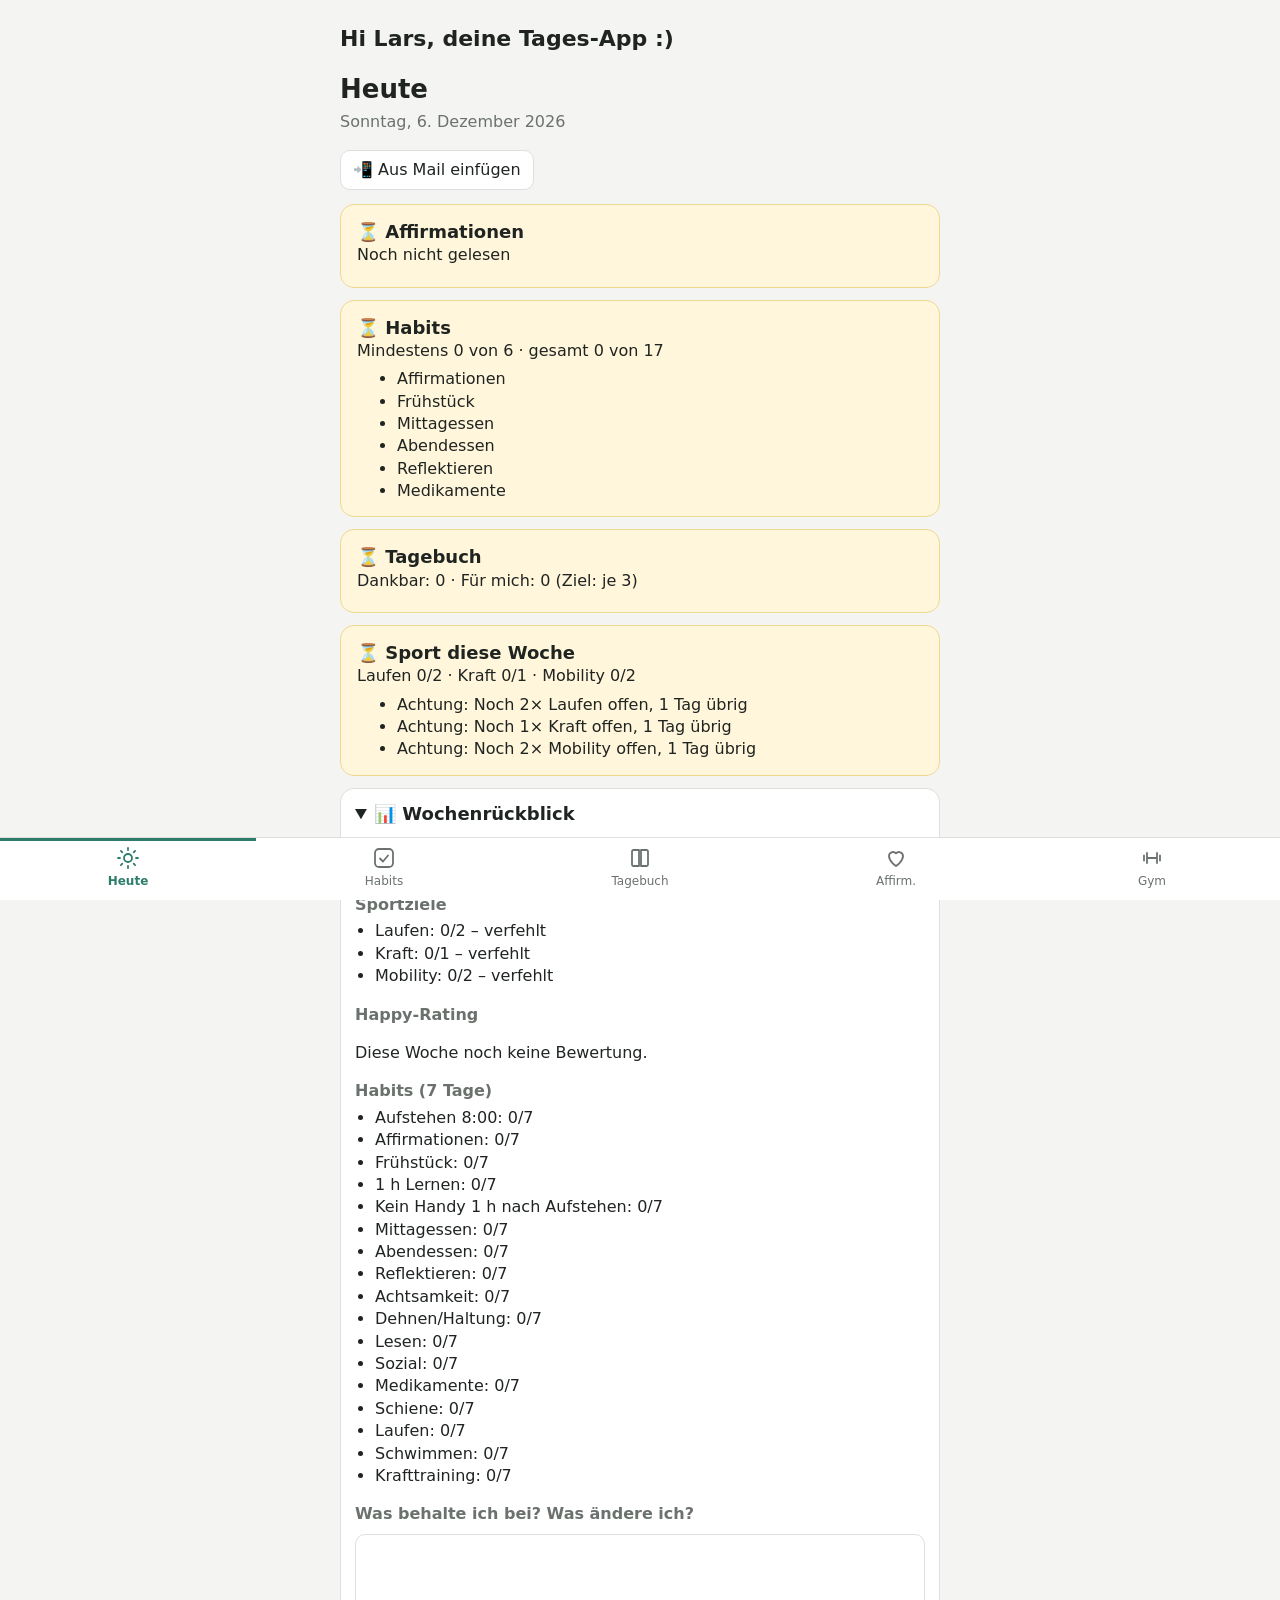
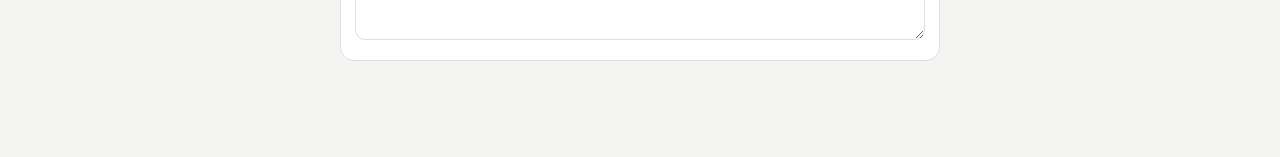
==== index.html @ 054a1fbe "Tagebuch mit +-Feldern, Habits grün bei Mindestanforderungen, neue Überschrift - Tagebuch: pro Liste" ====
<!DOCTYPE html>
<html lang="de">
<head>
  <!-- Zeichensatz: damit Umlaute (ä, ö, ü) richtig angezeigt werden -->
  <meta charset="UTF-8">
  <!-- Damit die Seite auf dem Handy nicht winzig verkleinert dargestellt wird -->
  <meta name="viewport" content="width=device-width, initial-scale=1">
  <title>Tages-App</title>
  <!-- Verbindet die Seite mit der Datei für das Aussehen -->
  <link rel="stylesheet" href="style.css">

  <!-- Der „Ausweis“ der App: Name, Symbol, Farben (für „Zum Startbildschirm“) -->
  <link rel="manifest" href="manifest.json">
  <!-- Symbol für iPhone/iPad und für den Browser-Tab -->
  <link rel="apple-touch-icon" href="apple-touch-icon.png">
  <link rel="icon" href="icon-192.png">
  <!-- Farbe der Statusleiste oben auf dem Handy -->
  <meta name="theme-color" content="#2e7d6b">
</head>
<body>
  <h1>Hi Lars, deine Tages-App :)</h1>

  <section id="heute">
    <h2>Heute</h2>
    <p id="heute-datum"></p>

    <!-- App-Code aus der Morgen-/Abend-Mail übernehmen (bleibt nur auf diesem Gerät) -->
    <button id="mailcode-knopf" class="nebenknopf">📲 Aus Mail einfügen</button>
    <p id="mailcode-meldung" class="hinweis"></p>
    <div id="mailcode-feld" class="versteckt">
      <p class="hinweis">Kopiere den App-Code aus der Mail (beginnt mit TAGESAPP1.) und füge ihn hier ein:</p>
      <textarea id="mailcode-text" rows="3"></textarea>
      <button id="mailcode-uebernehmen">Übernehmen</button>
    </div>
    <!-- Die Kästen füllt app.js automatisch -->
    <div id="heute-kaesten"></div>

    <!-- Wochenrückblick: aufklappbar, sonntags automatisch offen -->
    <details id="wochenrueckblick">
      <summary>📊 Wochenrückblick</summary>
      <div class="tagesleiste">
        <button id="woche-zurueck" title="Vorherige Woche">‹</button>
        <span id="woche-anzeige"></span>
        <button id="woche-vor" title="Nächste Woche">›</button>
      </div>
      <div id="wochenrueckblick-inhalt"></div>
    </details>
  </section>

  <section id="habits">
    <h2>Habits</h2>
    <!-- Datumsleiste zum Blättern (füllt app.js) – gleiche Leiste gibt es im Tagebuch -->
    <div class="tagesleiste">
      <button class="tag-zurueck" title="Vorheriger Tag">‹</button>
      <span class="tag-anzeige"></span>
      <button class="tag-vor" title="Nächster Tag">›</button>
    </div>
    <p class="frueherer-tag versteckt">
      Du bearbeitest einen früheren Tag. <button class="zu-heute">Zurück zu heute</button>
    </p>
    <p class="hinweis">Tippen: leer → ✓ erledigt → ½ teilweise → leer</p>
    <!-- Die Habits füllt app.js hier automatisch hinein -->
    <ul id="habit-liste"></ul>

    <!-- Tägliches Glücks-Rating -->
    <div id="happy">
      <label for="happy-regler">Wie happy war ich?</label>
      <output id="happy-wert">–</output>
      <input id="happy-regler" type="range" min="1" max="10" step="0.5" value="7">
    </div>

    <!-- Bearbeiten: Habits hinzufügen, umbenennen, entfernen -->
    <button id="habits-bearbeiten-knopf" class="nebenknopf">Habits bearbeiten</button>
    <form id="habit-neu" class="versteckt">
      <input id="habit-neu-name" placeholder="Neues Habit, z. B. Wasser trinken" required>
      <button type="submit">Hinzufügen</button>
    </form>

    <!-- Alten Verlauf aus der Notizen-App übernehmen (passiert nur auf diesem Gerät) -->
    <details id="import">
      <summary>Verlauf importieren</summary>
      <p class="hinweis">
        Kopiere die ganze Tabelle aus deiner Notizen-App (mit der Datumszeile oben)
        und füge sie hier ein. Die Daten bleiben nur auf diesem Gerät.
      </p>
      <textarea id="import-text" rows="6" placeholder="Tabelle hier einfügen …"></textarea>
      <button id="import-pruefen" class="nebenknopf">Prüfen</button>
      <p id="import-vorschau"></p>
      <button id="import-uebernehmen" class="versteckt">Übernehmen</button>
    </details>
  </section>

  <section id="tagebuch">
    <h2>Tagebuch</h2>
    <div class="tagesleiste">
      <button class="tag-zurueck" title="Vorheriger Tag">‹</button>
      <span class="tag-anzeige"></span>
      <button class="tag-vor" title="Nächster Tag">›</button>
    </div>
    <p class="frueherer-tag versteckt">
      Du bearbeitest einen früheren Tag. <button class="zu-heute">Zurück zu heute</button>
    </p>
    <!--
      Pro Liste ein Behälter für die Felder (füllt app.js) und ein „+“-Knopf darunter.
      data-art sagt, zu welcher Liste der Knopf gehört (dankbar oder fuerMich).
    -->
    <h3>Wofür ich dankbar bin</h3>
    <div id="tagebuch-dankbar"></div>
    <button class="tagebuch-plus" data-art="dankbar" title="Weiteres Feld">+</button>

    <h3>Was ich für mich getan habe</h3>
    <div id="tagebuch-fuerMich"></div>
    <button class="tagebuch-plus" data-art="fuerMich" title="Weiteres Feld">+</button>

    <h3>Frühere Tage</h3>
    <!-- Das Archiv füllt app.js hier automatisch hinein -->
    <div id="tagebuch-archiv"></div>
  </section>

  <section id="affirmationen">
    <h2>Affirmationen</h2>
    <!-- Die Sätze füllt app.js hier automatisch hinein -->
    <div id="affirmationen-text"></div>
    <button id="affirmationen-gelesen">Heute gelesen ✓</button>

    <!-- Text bearbeiten: wird nur auf diesem Gerät gespeichert -->
    <details id="affirmationen-bearbeiten">
      <summary>Affirmationen bearbeiten</summary>
      <p class="hinweis">
        Ein Satz pro Zeile. Zeilen mit <b>#</b> am Anfang werden Zwischenüberschriften,
        Zeilen mit <b>!</b> am Anfang werden hervorgehoben.
      </p>
      <textarea id="affirmationen-eingabe" rows="12"></textarea>
      <button id="affirmationen-speichern">Speichern</button>
    </details>
  </section>

  <!-- Untere Leiste zum Umschalten. data-bereich sagt, welche section der Knopf zeigt. -->
  <section id="gym">
    <h2>Gym</h2>
    <div class="tagesleiste">
      <button class="tag-zurueck" title="Vorheriger Tag">‹</button>
      <span class="tag-anzeige"></span>
      <button class="tag-vor" title="Nächster Tag">›</button>
    </div>
    <p class="frueherer-tag versteckt">
      Du bearbeitest einen früheren Tag. <button class="zu-heute">Zurück zu heute</button>
    </p>

    <!-- Welche Einheit? Wird nach Wochentag vorgeschlagen (Mo Leg, Mi Push, Fr Pull) -->
    <div id="gym-einheiten">
      <button data-einheit="leg">Leg</button>
      <button data-einheit="push">Push</button>
      <button data-einheit="pull">Pull</button>
    </div>
    <p id="gym-hinweis" class="hinweis"></p>

    <!-- Die Übungen füllt app.js automatisch -->
    <div id="gym-uebungen"></div>

    <!-- Fortschritt: eine Gesamtkurve und Balken pro Übung -->
    <details id="gym-fortschritt" open>
      <summary>📈 Fortschritt</summary>
      <div id="gym-fortschritt-inhalt"></div>
    </details>
  </section>

  <!-- Die Symbole sind kleine selbst gezeichnete SVG-Bilder (Linien statt Fotos),
       sie färben sich automatisch mit der Textfarbe (currentColor). -->
  <nav>
    <button data-bereich="heute">
      <svg viewBox="0 0 24 24" aria-hidden="true"><circle cx="12" cy="12" r="4"/><path d="M12 2v2M12 20v2M2 12h2M20 12h2M4.9 4.9l1.4 1.4M17.7 17.7l1.4 1.4M4.9 19.1l1.4-1.4M17.7 6.3l1.4-1.4"/></svg>
      Heute
    </button>
    <button data-bereich="habits">
      <svg viewBox="0 0 24 24" aria-hidden="true"><rect x="3" y="3" width="18" height="18" rx="4"/><path d="M8 12.5l3 3 5-6"/></svg>
      Habits
    </button>
    <button data-bereich="tagebuch">
      <svg viewBox="0 0 24 24" aria-hidden="true"><path d="M4 5.5C4 4.7 4.7 4 5.5 4H11v16H5.5c-.8 0-1.5-.7-1.5-1.5zM20 5.5c0-.8-.7-1.5-1.5-1.5H13v16h5.5c.8 0 1.5-.7 1.5-1.5z"/></svg>
      Tagebuch
    </button>
    <button data-bereich="affirmationen">
      <svg viewBox="0 0 24 24" aria-hidden="true"><path d="M12 20s-7-4.4-7-10a4 4 0 0 1 7-2.6A4 4 0 0 1 19 10c0 5.6-7 10-7 10z"/></svg>
      Affirm.
    </button>
    <button data-bereich="gym">
      <svg viewBox="0 0 24 24" aria-hidden="true"><path d="M7 7v10M17 7v10M4 9.5v5M20 9.5v5M7 12h10"/></svg>
      Gym
    </button>
  </nav>

  <!-- Das JavaScript kommt ganz ans Ende, damit die Bereiche schon geladen sind -->
  <script src="app.js"></script>
</body>
</html>
---- style.css ----
/* ===== Farbpalette =====
   Alle Farben stehen hier an EINER Stelle (sogenannte CSS-Variablen).
   Weiter unten wird nur noch mit var(--name) auf sie verwiesen.
   Probier's aus: Ändere --akzent, und die ganze App bekommt eine neue Farbe. */
:root {
  --akzent: #2e7d6b;          /* Hauptfarbe: Knöpfe, aktiver Tab, Haken */
  --hintergrund: #f4f5f2;     /* Seitenhintergrund */
  --karte: #ffffff;           /* Hintergrund von Kästen und Feldern */
  --text: #1f2421;
  --text-leise: #6b726d;      /* Nebeninfos wie Datum */
  --rand: #dde0dc;
  --offen: #fff6dc;           /* Startseite: noch offen */
  --offen-rand: #efd98f;
  --fertig: #e3f3e8;          /* Startseite: erledigt */
  --fertig-rand: #9fd1ae;
  --warnung: #c62828;         /* überfällige ToDos */
  color-scheme: light dark;   /* Datumsauswahl & Häkchen passen sich hell/dunkel an */
}

/* Dunkelmodus: Wenn das Handy dunkel eingestellt ist, gelten diese Farben */
@media (prefers-color-scheme: dark) {
  :root {
    --akzent: #6fcfb4;
    --hintergrund: #141716;
    --karte: #1f2321;
    --text: #e8ebe9;
    --text-leise: #9aa29d;
    --rand: #343a37;
    --offen: #3a3320;
    --offen-rand: #6b5b2a;
    --fertig: #1d3326;
    --fertig-rand: #2f5d40;
    --warnung: #ff8a80;
  }
}


/* ===== Grundlayout ===== */
body {
  font-family: system-ui, sans-serif;
  background: var(--hintergrund);
  color: var(--text);
  margin: 0 auto;
  max-width: 600px;              /* auf großen Bildschirmen nicht zu breit */
  padding: 16px 16px 96px;       /* unten Platz lassen für die Leiste */
  line-height: 1.4;
}

h1 {
  font-size: 22px;
  margin: 8px 0 16px;
}

h2 {
  font-size: 26px;
  margin: 0 0 12px;
}

h3 {
  font-size: 16px;
  color: var(--text-leise);
  margin: 24px 0 8px;
}

/* Alle Eingabefelder und Knöpfe: gleiche Grundform */
input,
button {
  font: inherit;
  color: var(--text);
  background: var(--karte);
  border: 1px solid var(--rand);
  border-radius: 10px;
}

input {
  padding: 10px 12px;
}

button {
  padding: 8px 12px;
  cursor: pointer;
}

/* Knöpfe „Hinzufügen“: in der Akzentfarbe */
button[type="submit"] {
  background: var(--akzent);
  border-color: var(--akzent);
  color: var(--karte);
  font-weight: 600;
}



/* ===== Untere Leiste ===== */
nav {
  position: fixed;
  bottom: 0;
  left: 0;
  right: 0;
  display: flex;
  background: var(--karte);
  border-top: 1px solid var(--rand);
}

nav button {
  flex: 1;                       /* alle fünf Knöpfe gleich breit */
  display: flex;
  flex-direction: column;        /* Symbol oben, Wort darunter */
  align-items: center;
  gap: 3px;
  padding: 8px 2px 10px;
  font-size: 12px;
  border: none;
  border-radius: 0;
  background: none;
  color: var(--text-leise);
}

/* Die Symbole: nur Linien, Farbe = Textfarbe des Knopfs */
nav svg {
  width: 24px;
  height: 24px;
  fill: none;
  stroke: currentColor;
  stroke-width: 1.8;
  stroke-linecap: round;
  stroke-linejoin: round;
}

/* Der Knopf des gerade offenen Bereichs */
nav button.aktiv {
  color: var(--akzent);
  font-weight: bold;
  box-shadow: inset 0 3px 0 var(--akzent); /* farbiger Strich oben */
}


/* Kleine Erklärtexte */
.hinweis {
  color: var(--text-leise);
  font-size: 14px;
}

/* Fehlermeldung beim App-Code: gut sichtbar */
.hinweis.fehler {
  color: var(--warnung);
  background: var(--karte);
  border: 1px solid var(--warnung);
  border-radius: 10px;
  padding: 10px 12px;
}

/* Unauffällige Knöpfe wie „Habits bearbeiten“ oder „Prüfen“ */
.nebenknopf {
  display: block;
  margin: 8px 0 12px;
}

/* Große Textfelder (Import, Affirmationen bearbeiten) */
textarea {
  display: block;
  width: 100%;
  box-sizing: border-box;
  font: inherit;
  font-size: 15px;
  color: var(--text);
  background: var(--karte);
  border: 1px solid var(--rand);
  border-radius: 10px;
  padding: 10px 12px;
  margin: 8px 0;
}

/* Aufklapp-Kästen (Import, Affirmationen bearbeiten) */
#import,
#affirmationen-bearbeiten {
  margin-top: 16px;
  padding: 12px 14px;
  background: var(--karte);
  border: 1px solid var(--rand);
  border-radius: 12px;
}

#import summary,
#affirmationen-bearbeiten summary {
  cursor: pointer;
  color: var(--text-leise);
}


/* ===== Datumsleiste (Habits und Tagebuch) ===== */
.tagesleiste {
  display: flex;
  align-items: center;
  gap: 8px;
  margin-bottom: 8px;
}

.tagesleiste button {
  font-size: 22px;
  line-height: 1;
  padding: 8px 16px;
}

.tagesleiste button:disabled {
  opacity: 0.3;                  /* „›“ ist blass, wenn man schon bei heute ist */
  cursor: default;
}

.tag-anzeige,
#woche-anzeige {
  flex: 1;
  text-align: center;
  font-weight: 600;
}

/* Hinweis, wenn ein früherer Tag offen ist */
.frueherer-tag {
  background: var(--offen);
  border: 1px solid var(--offen-rand);
  border-radius: 12px;
  padding: 10px 12px;
  font-size: 15px;
}

.frueherer-tag button {
  margin-left: 4px;
  padding: 4px 10px;
  font-size: 14px;
}


/* ===== Habits ===== */
#habit-liste {
  list-style: none;
  padding: 0;
  margin: 0 0 16px;
}

#habit-liste li {
  display: flex;
  align-items: center;
  gap: 4px;
  margin-bottom: 6px;
}

/* Jedes Habit ist ein großer Knopf über die ganze Breite */
#habit-liste button.habit {
  flex: 1;                       /* nimmt den ganzen freien Platz */
  display: flex;
  align-items: center;
  gap: 12px;
  text-align: left;
  padding: 10px 12px;
  font-size: 17px;
  border-radius: 12px;
}

/* Das Kästchen links: leer, ✓ oder ½ */
.kaestchen {
  flex: none;
  width: 26px;
  height: 26px;
  border: 2px solid var(--rand);
  border-radius: 7px;
  display: flex;
  align-items: center;
  justify-content: center;
  font-weight: bold;
}

/* Erledigt: Kästchen voll in der Akzentfarbe */
#habit-liste .erledigt .kaestchen {
  background: var(--akzent);
  border-color: var(--akzent);
  color: var(--karte);
}

/* Teilweise: Kästchen mit farbigem Rand */
#habit-liste .teilweise .kaestchen {
  border-color: var(--akzent);
  color: var(--akzent);
}

/* ✏️ und ✕ nur im Bearbeiten-Modus zeigen */
#habit-liste button.bearbeiten {
  display: none;
  border: none;
  background: none;
  color: var(--text-leise);
}

#habit-liste.bearbeiten-modus button.bearbeiten {
  display: block;
}

/* Formular zum Hinzufügen */
#habit-neu {
  display: flex;
  gap: 8px;
  margin-bottom: 16px;
}

#habit-neu input {
  flex: 1;
}

/* Glücks-Rating */
#happy {
  display: flex;
  flex-wrap: wrap;
  align-items: center;
  justify-content: space-between;
  background: var(--karte);
  border: 1px solid var(--rand);
  border-radius: 12px;
  padding: 12px 14px;
}

#happy-wert {
  font-size: 22px;
  font-weight: bold;
  color: var(--akzent);
}

#happy-regler {
  flex: 1 1 100%;
  accent-color: var(--akzent);
  padding: 0;
  border: none;
  margin-top: 8px;
}

#happy-regler.unbewertet {
  opacity: 0.4;                  /* blass, solange heute noch nicht bewertet */
}

#import-uebernehmen {
  background: var(--akzent);
  border-color: var(--akzent);
  color: var(--karte);
  font-weight: 600;
}


/* ===== Gym ===== */
/* Farben der drei Einheiten (auch in Kurve und Balken) */
:root {
  --leg: #2e7d6b;
  --push: #c2703d;
  --pull: #4a6fa5;
}

/* Auswahl Leg / Push / Pull: drei gleich breite Knöpfe */
#gym-einheiten {
  display: flex;
  gap: 8px;
  margin: 8px 0 4px;
}

#gym-einheiten button {
  flex: 1;
  padding: 10px;
  font-weight: 600;
}

#gym-einheiten button.aktiv {
  background: var(--akzent);
  border-color: var(--akzent);
  color: var(--karte);
}

/* Eine Übung = eine Karte */
.gym-uebung {
  background: var(--karte);
  border: 1px solid var(--rand);
  border-radius: 12px;
  padding: 12px 14px;
  margin-bottom: 10px;
}

.gym-uebung strong {
  display: block;
  margin-bottom: 6px;
}

/* Hinweis „Gewicht erhöhen“ */
.gym-tipp {
  display: block;
  font-size: 14px;
  color: var(--akzent);
  margin-bottom: 6px;
}

/* Eine Satz-Zeile: „Satz 1 [kg] [Wdh.] Letztes Mal …“ */
.gym-satz {
  display: flex;
  align-items: center;
  gap: 6px;
  margin-top: 6px;
}

.gym-nummer {
  flex: none;
  width: 48px;
  font-size: 14px;
  color: var(--text-leise);
}

.gym-satz input {
  width: 58px;
  padding: 8px;
  text-align: center;
}

.gym-letztes {
  flex: 1;
  font-size: 13px;
  color: var(--text-leise);
  text-align: right;
}

.gym-letztes.besser {
  color: var(--akzent);
  font-weight: 600;
}

/* Fortschritt */
#gym-fortschritt {
  margin-top: 16px;
  padding: 12px 14px;
  background: var(--karte);
  border: 1px solid var(--rand);
  border-radius: 14px;
}

#gym-fortschritt summary {
  cursor: pointer;
  font-size: 18px;
  font-weight: bold;
}

.gym-kurve {
  width: 100%;
  height: auto;
  display: block;
  margin: 8px 0 0;
}

.gym-kurve .nulllinie {
  stroke: var(--rand);
  stroke-width: 1;
  stroke-dasharray: 4 3;
}

.gym-kurve .verlauf {
  fill: none;
  stroke: var(--text-leise);
  stroke-width: 2;
  stroke-linejoin: round;
}

.gym-kurve .achse {
  fill: var(--text-leise);
  font-size: 10px;
}

.gym-kurve .punkt { stroke: var(--karte); stroke-width: 2; }
.gym-kurve .punkt.leg, .punkt-legende.leg, .fuellung.leg { fill: var(--leg); background: var(--leg); }
.gym-kurve .punkt.push, .punkt-legende.push, .fuellung.push { fill: var(--push); background: var(--push); }
.gym-kurve .punkt.pull, .punkt-legende.pull, .fuellung.pull { fill: var(--pull); background: var(--pull); }

/* Kleine farbige Punkte in der Legende */
.punkt-legende {
  display: inline-block;
  width: 10px;
  height: 10px;
  border-radius: 50%;
  margin: 0 4px 0 8px;
}

/* Balken pro Übung: Name | Balken | Prozent */
.gym-balken {
  display: grid;
  grid-template-columns: 9.5em 1fr 3.5em;
  align-items: center;
  gap: 8px;
  font-size: 14px;
  margin: 6px 0;
}

.gym-balken .spur {
  height: 10px;
  background: var(--hintergrund);
  border-radius: 5px;
  overflow: hidden;
}

.gym-balken .fuellung {
  display: block;
  height: 100%;
  border-radius: 5px;
}

.gym-balken .fuellung.minus {
  background: var(--warnung);
}

.gym-balken .wert {
  text-align: right;
  font-variant-numeric: tabular-nums;
}


/* ===== Affirmationen ===== */
#affirmationen-text ul {
  list-style: none;
  padding: 0;
  margin: 0;
}

#affirmationen-text li {
  font-size: 18px;
  padding: 10px 0;
  border-bottom: 1px solid var(--rand);
}

/* Die besondere Zeile am Ende („! …“) */
.hervorgehoben {
  margin: 20px 0;
  padding: 16px;
  font-size: 19px;
  font-weight: 600;
  text-align: center;
  background: var(--fertig);
  border: 1px solid var(--fertig-rand);
  border-radius: 14px;
}

#affirmationen-gelesen {
  display: block;
  width: 100%;
  margin-top: 8px;
  padding: 14px;
  font-weight: 600;
  background: var(--akzent);
  border-color: var(--akzent);
  color: var(--karte);
}

/* Nach dem Antippen: dezent, damit der Lächel-Kasten auffälliger bleibt */
#affirmationen-gelesen.fertig {
  background: var(--karte);
  border-color: var(--rand);
  color: var(--akzent);
}


/* ===== Tagebuch ===== */
.tagebuch-feld {
  display: block;
  width: 100%;
  box-sizing: border-box;        /* Rand zählt zur Breite, sonst ragt das Feld rechts raus */
  margin-bottom: 8px;
}

/* „+“-Knopf unter jeder Liste: ein weiteres Feld */
.tagebuch-plus {
  display: block;
  width: 100%;
  padding: 8px;
  font-size: 22px;
  line-height: 1;
  color: var(--akzent);
  background: none;
  border: 1px dashed var(--akzent);
}

/* Archiv: jeder frühere Tag ein aufklappbarer Kasten */
#tagebuch-archiv {
  color: var(--text-leise);
}

#tagebuch-archiv details {
  background: var(--karte);
  color: var(--text);
  border: 1px solid var(--rand);
  border-radius: 12px;
  padding: 12px 14px;
  margin-bottom: 8px;
}

#tagebuch-archiv summary {
  cursor: pointer;
}

#tagebuch-archiv strong {
  display: block;
  margin-top: 10px;
}

#tagebuch-archiv ul {
  margin: 4px 0;
}


/* ===== Startseite ===== */
#heute-datum {
  color: var(--text-leise);
  margin-top: -8px;
}

.heute-kasten {
  display: block;
  width: 100%;
  text-align: left;
  background: var(--offen);      /* gelblich = noch offen */
  border: 1px solid var(--offen-rand);
  border-radius: 14px;
  padding: 14px 16px;
  margin-bottom: 12px;
}

.heute-kasten.fertig {
  background: var(--fertig);     /* grünlich = erledigt */
  border-color: var(--fertig-rand);
}

.heute-kasten strong {
  display: block;
  font-size: 18px;
}

.heute-kasten ul {
  margin: 6px 0 0;
}

/* Neutrale Kästen (Schlafenszeit, Infos aus der Mail): weder gelb noch grün */
.heute-kasten.neutral {
  box-sizing: border-box;
  background: var(--karte);
  border-color: var(--rand);
}

.heute-kasten.neutral input {
  padding: 2px 6px;
  margin: 0 2px;
}

/* Wochenrückblick */
#wochenrueckblick {
  margin-top: 4px;
  padding: 12px 14px;
  background: var(--karte);
  border: 1px solid var(--rand);
  border-radius: 14px;
}

#wochenrueckblick summary {
  cursor: pointer;
  font-size: 18px;
  font-weight: bold;
}

#wochenrueckblick .tagesleiste {
  margin-top: 12px;
}

#wochenrueckblick h3 {
  margin: 16px 0 4px;
}

#wochenrueckblick ul {
  margin: 0;
  padding-left: 20px;
}


/* ===== Hilfsklasse ===== */
/* Wer diese Klasse hat, wird nicht angezeigt (für die Tab-Navigation) */
.versteckt {
  display: none !important; /* !important = gewinnt immer, auch gegen Regeln mit #id */
}
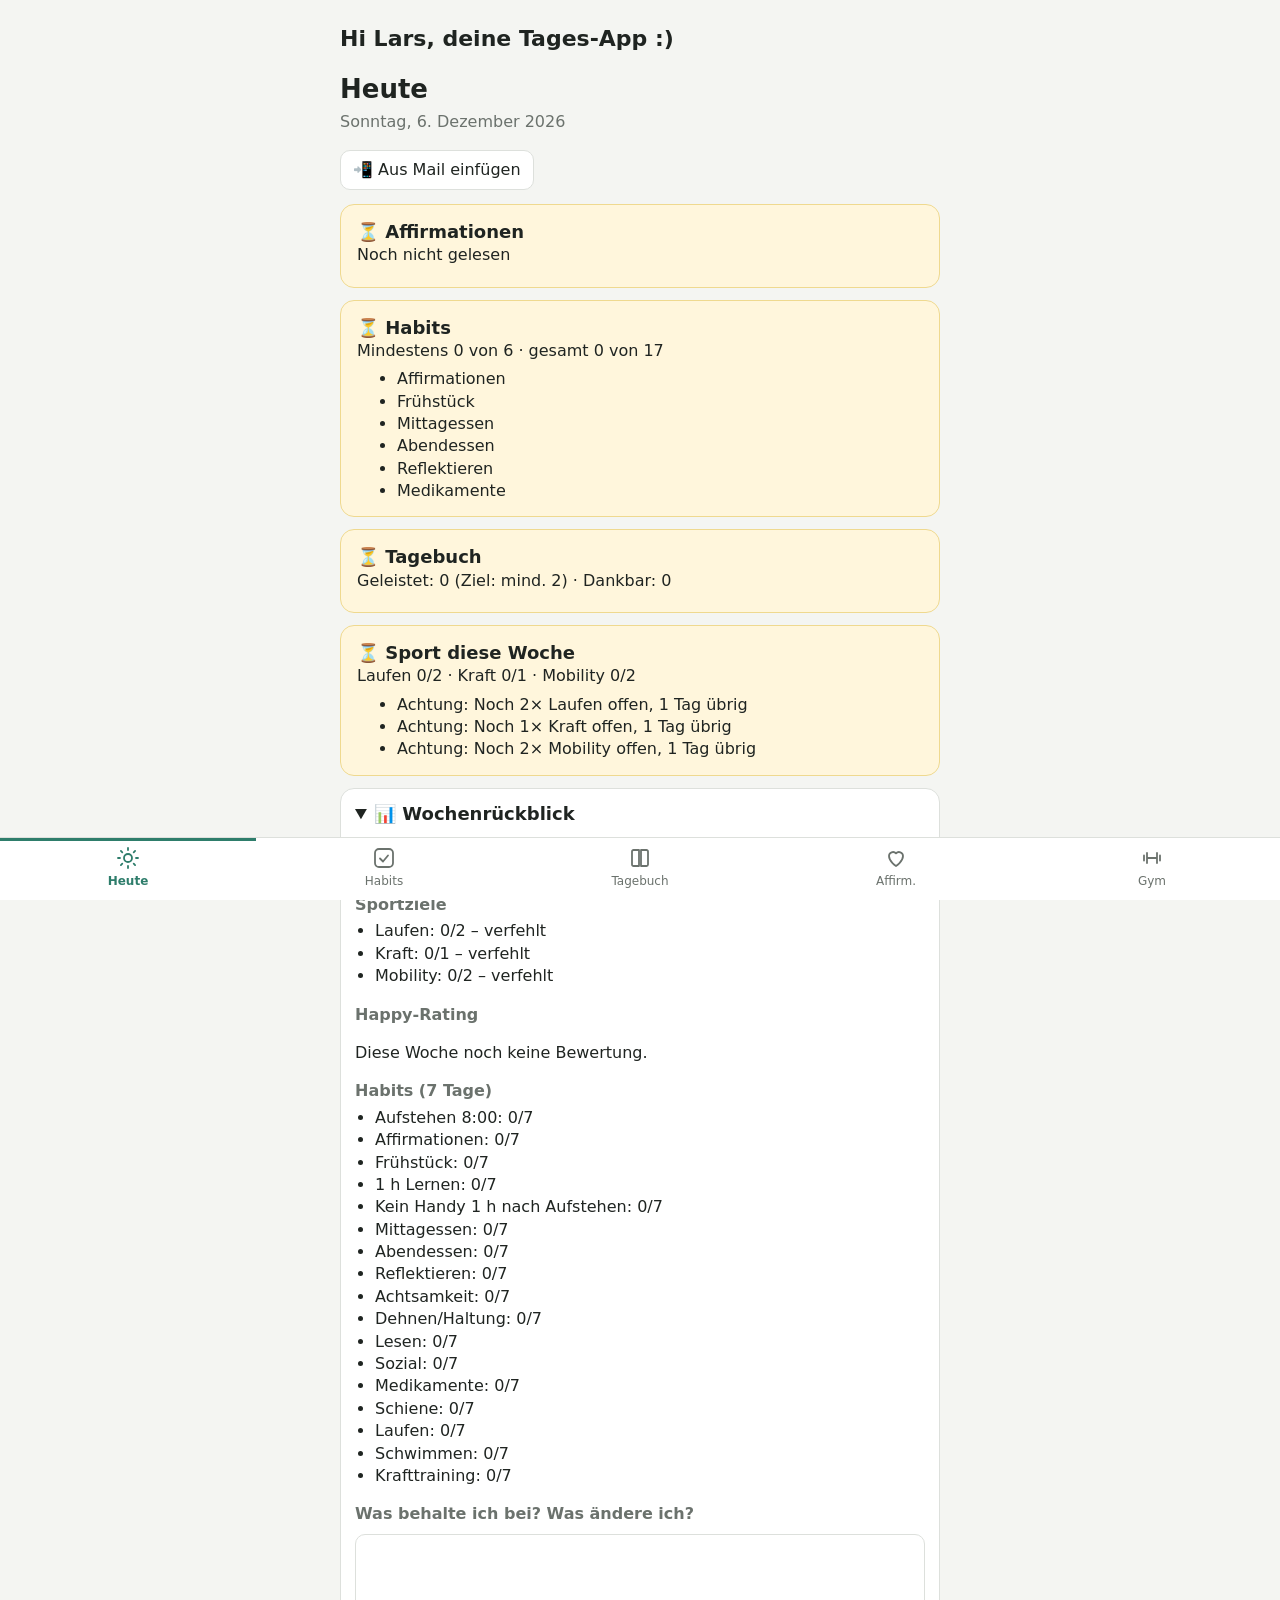
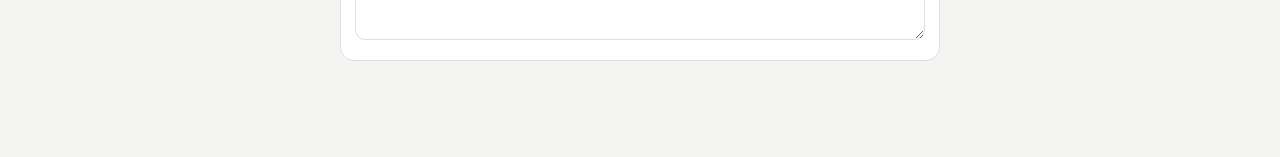
==== commit d48b6bcc: "Gym A/B mit editierbarem Plan, Vorausfüllen, Plan-Ring; Tagebuch-Soll auf 2 Gym: - Zwei Einheiten im" ====
--- a/index.html
+++ b/index.html
@@ -147,18 +147,43 @@
       Du bearbeitest einen früheren Tag. <button class="zu-heute">Zurück zu heute</button>
     </p>
 
-    <!-- Welche Einheit? Wird nach Wochentag vorgeschlagen (Mo Leg, Mi Push, Fr Pull) -->
+    <!-- Welche Einheit? Der Plan schlägt sie nach Datum vor (Mo/Mi/Fr, A und B im Wechsel).
+         Die Beschriftung der Knöpfe setzt app.js aus dem Plan. -->
     <div id="gym-einheiten">
-      <button data-einheit="leg">Leg</button>
-      <button data-einheit="push">Push</button>
-      <button data-einheit="pull">Pull</button>
+      <button data-einheit="A">Gym A</button>
+      <button data-einheit="B">Gym B</button>
     </div>
     <p id="gym-hinweis" class="hinweis"></p>
+
+    <!-- Infofeld: gilt für alle Übungen -->
+    <div class="gym-info">
+      <strong>2 Sätze à 6–10 Wiederholungen · ca. 90 Sek. Satzpause</strong>
+      <details id="gym-ablauf" class="versteckt">
+        <summary>Ablauf</summary>
+        <p id="gym-ablauf-text"></p>
+      </details>
+    </div>
 
     <!-- Die Übungen füllt app.js automatisch -->
     <div id="gym-uebungen"></div>
 
-    <!-- Fortschritt: eine Gesamtkurve und Balken pro Übung -->
+    <!-- Plan ändern: ✏️ ▲ ▼ ✕ und neue Übungen -->
+    <button id="gym-bearbeiten-knopf" class="nebenknopf">✏️ Plan bearbeiten</button>
+
+    <!-- Plan und bisherige Trainings per Code übernehmen (nur im Bearbeiten-Modus sichtbar) -->
+    <details id="gym-import" class="versteckt">
+      <summary>Plan und Training importieren</summary>
+      <p class="hinweis">
+        Füge hier den Plan-Code ein (beginnt mit GYMPLAN1.). Er ersetzt deinen Plan,
+        schon gemachte Sätze bleiben erhalten. Alles bleibt auf diesem Gerät.
+      </p>
+      <textarea id="gym-import-text" rows="4" placeholder="GYMPLAN1.…"></textarea>
+      <button id="gym-import-pruefen" class="nebenknopf">Prüfen</button>
+      <p id="gym-import-meldung" class="hinweis"></p>
+      <button id="gym-import-uebernehmen" class="versteckt">Übernehmen</button>
+    </details>
+
+    <!-- Fortschritt: Plan-Ring, Gesamtkurve und eine kleine Linie pro Übung -->
     <details id="gym-fortschritt" open>
       <summary>📈 Fortschritt</summary>
       <div id="gym-fortschritt-inhalt"></div>
--- a/style.css
+++ b/style.css
@@ -76,6 +76,15 @@
   padding: 10px 12px;
 }
 
+select {
+  font: inherit;
+  color: var(--text);
+  background: var(--karte);
+  border: 1px solid var(--rand);
+  border-radius: 10px;
+  padding: 10px 12px;
+}
+
 button {
   padding: 8px 12px;
   cursor: pointer;
@@ -173,6 +182,7 @@
 
 /* Aufklapp-Kästen (Import, Affirmationen bearbeiten) */
 #import,
+#gym-import,
 #affirmationen-bearbeiten {
   margin-top: 16px;
   padding: 12px 14px;
@@ -182,6 +192,7 @@
 }
 
 #import summary,
+#gym-import summary,
 #affirmationen-bearbeiten summary {
   cursor: pointer;
   color: var(--text-leise);
@@ -335,7 +346,8 @@
   opacity: 0.4;                  /* blass, solange heute noch nicht bewertet */
 }
 
-#import-uebernehmen {
+#import-uebernehmen,
+#gym-import-uebernehmen {
   background: var(--akzent);
   border-color: var(--akzent);
   color: var(--karte);
@@ -344,14 +356,20 @@
 
 
 /* ===== Gym ===== */
-/* Farben der drei Einheiten (auch in Kurve und Balken) */
+/* Farben der zwei Einheiten (Kurve und Legende) */
 :root {
-  --leg: #2e7d6b;
-  --push: #c2703d;
-  --pull: #4a6fa5;
-}
-
-/* Auswahl Leg / Push / Pull: drei gleich breite Knöpfe */
+  --gym-a: #2e7d6b;
+  --gym-b: #4a6fa5;
+}
+
+@media (prefers-color-scheme: dark) {
+  :root {
+    --gym-a: #6fcfb4;
+    --gym-b: #8fb0e0;
+  }
+}
+
+/* Auswahl Gym A / Gym B: zwei gleich breite Knöpfe */
 #gym-einheiten {
   display: flex;
   gap: 8px;
@@ -370,6 +388,29 @@
   color: var(--karte);
 }
 
+/* Infofeld unter der Auswahl */
+.gym-info {
+  background: var(--karte);
+  border: 1px solid var(--rand);
+  border-radius: 12px;
+  padding: 10px 14px;
+  margin: 8px 0 12px;
+  font-size: 14px;
+}
+
+.gym-info details {
+  margin-top: 6px;
+  color: var(--text-leise);
+}
+
+.gym-info summary {
+  cursor: pointer;
+}
+
+.gym-info p {
+  margin: 6px 0 0;
+}
+
 /* Eine Übung = eine Karte */
 .gym-uebung {
   background: var(--karte);
@@ -381,10 +422,17 @@
 
 .gym-uebung strong {
   display: block;
-  margin-bottom: 6px;
-}
-
-/* Hinweis „Gewicht erhöhen“ */
+}
+
+/* Kleine graue Zeile: Gewichtsart · Pause · Notiz */
+.gym-meta {
+  display: block;
+  font-size: 13px;
+  color: var(--text-leise);
+  margin: 2px 0 6px;
+}
+
+/* Hinweis „Gewicht erhöhen / reduzieren“ */
 .gym-tipp {
   display: block;
   font-size: 14px;
@@ -392,7 +440,7 @@
   margin-bottom: 6px;
 }
 
-/* Eine Satz-Zeile: „Satz 1 [kg] [Wdh.] Letztes Mal …“ */
+/* Eine Satz-Zeile: „1 [kg] [Wdh.] [✓] Letztes Mal …“ */
 .gym-satz {
   display: flex;
   align-items: center;
@@ -402,20 +450,44 @@
 
 .gym-nummer {
   flex: none;
-  width: 48px;
+  width: 16px;
   font-size: 14px;
   color: var(--text-leise);
 }
 
 .gym-satz input {
-  width: 58px;
+  width: 54px;
   padding: 8px;
   text-align: center;
 }
 
+/* Vorgefüllter Vorschlag, noch nicht bestätigt: blass */
+.gym-satz input.vorschlag {
+  color: var(--text-leise);
+}
+
+.gym-haken {
+  flex: none;
+  width: 38px;
+  padding: 8px 0;
+  color: var(--text-leise);
+}
+
+/* Gemachter Satz: ✓ in der Akzentfarbe, Felder mit grünem Rand */
+.gym-satz.gemacht .gym-haken {
+  background: var(--akzent);
+  border-color: var(--akzent);
+  color: var(--karte);
+  font-weight: 700;
+}
+
+.gym-satz.gemacht input {
+  border-color: var(--akzent);
+}
+
 .gym-letztes {
   flex: 1;
-  font-size: 13px;
+  font-size: 12px;
   color: var(--text-leise);
   text-align: right;
 }
@@ -423,6 +495,72 @@
 .gym-letztes.besser {
   color: var(--akzent);
   font-weight: 600;
+}
+
+/* Plan bearbeiten: eine Zeile pro Übung mit ▲ ▼ Name ✏️ ✕ */
+.gym-edit-zeile {
+  display: flex;
+  align-items: center;
+  gap: 4px;
+  background: var(--karte);
+  border: 1px solid var(--rand);
+  border-radius: 12px;
+  padding: 6px 8px;
+  margin-bottom: 6px;
+}
+
+.gym-edit-zeile button {
+  flex: none;
+  padding: 8px 10px;
+  border: none;
+  background: none;
+  color: var(--text-leise);
+}
+
+.gym-edit-zeile button:disabled {
+  opacity: 0.25;
+  cursor: default;
+}
+
+.gym-edit-name {
+  flex: 1;
+  font-size: 16px;
+}
+
+/* Formular für eine Übung */
+.gym-edit-form {
+  background: var(--karte);
+  border: 1px solid var(--akzent);
+  border-radius: 12px;
+  padding: 12px 14px;
+  margin-bottom: 10px;
+}
+
+.gym-edit-form label {
+  display: block;
+  margin-bottom: 8px;
+}
+
+.gym-edit-form label span {
+  display: block;
+  font-size: 13px;
+  color: var(--text-leise);
+  margin-bottom: 2px;
+}
+
+.gym-edit-form input,
+.gym-edit-form select {
+  width: 100%;
+  box-sizing: border-box;
+}
+
+.gym-edit-knoepfe {
+  display: flex;
+  gap: 8px;
+}
+
+.gym-edit-knoepfe button[type="submit"] {
+  flex: 1;
 }
 
 /* Fortschritt */
@@ -440,6 +578,53 @@
   font-weight: bold;
 }
 
+/* Plan-Ring mit Text daneben */
+.gym-ring-zeile {
+  display: flex;
+  align-items: center;
+  gap: 16px;
+  margin: 10px 0 4px;
+}
+
+.gym-ring-zeile > div {
+  display: flex;
+  flex-direction: column;
+  gap: 2px;
+  font-size: 14px;
+  color: var(--text-leise);
+}
+
+.gym-ring-zeile strong {
+  font-size: 18px;
+  color: var(--text);
+}
+
+.gym-ring {
+  flex: none;
+  width: 104px;
+  height: 104px;
+}
+
+.gym-ring .ring-spur {
+  fill: none;
+  stroke: var(--rand);
+  stroke-width: 10;
+}
+
+.gym-ring .ring-fuellung {
+  fill: none;
+  stroke: var(--akzent);
+  stroke-width: 10;
+  stroke-linecap: round;
+}
+
+.gym-ring .ring-zahl {
+  fill: var(--text);
+  font-size: 22px;
+  font-weight: 700;
+}
+
+/* Gesamtkurve */
 .gym-kurve {
   width: 100%;
   height: auto;
@@ -466,9 +651,8 @@
 }
 
 .gym-kurve .punkt { stroke: var(--karte); stroke-width: 2; }
-.gym-kurve .punkt.leg, .punkt-legende.leg, .fuellung.leg { fill: var(--leg); background: var(--leg); }
-.gym-kurve .punkt.push, .punkt-legende.push, .fuellung.push { fill: var(--push); background: var(--push); }
-.gym-kurve .punkt.pull, .punkt-legende.pull, .fuellung.pull { fill: var(--pull); background: var(--pull); }
+.gym-kurve .punkt.A, .punkt-legende.A { fill: var(--gym-a); background: var(--gym-a); }
+.gym-kurve .punkt.B, .punkt-legende.B { fill: var(--gym-b); background: var(--gym-b); }
 
 /* Kleine farbige Punkte in der Legende */
 .punkt-legende {
@@ -479,36 +663,40 @@
   margin: 0 4px 0 8px;
 }
 
-/* Balken pro Übung: Name | Balken | Prozent */
-.gym-balken {
+/* Eine kleine Linie pro Übung: Name | Linie | Prozent */
+.gym-fortschritt-zeile {
   display: grid;
-  grid-template-columns: 9.5em 1fr 3.5em;
+  grid-template-columns: 1fr 120px 3.6em;
   align-items: center;
   gap: 8px;
   font-size: 14px;
   margin: 6px 0;
 }
 
-.gym-balken .spur {
-  height: 10px;
-  background: var(--hintergrund);
-  border-radius: 5px;
-  overflow: hidden;
-}
-
-.gym-balken .fuellung {
-  display: block;
-  height: 100%;
-  border-radius: 5px;
-}
-
-.gym-balken .fuellung.minus {
-  background: var(--warnung);
-}
-
-.gym-balken .wert {
+.gym-fortschritt-zeile .wert {
   text-align: right;
   font-variant-numeric: tabular-nums;
+}
+
+.gym-fortschritt-zeile .wert.minus {
+  color: var(--warnung);
+}
+
+.gym-linie {
+  width: 120px;
+  height: 28px;
+}
+
+.gym-linie .linie {
+  fill: none;
+  stroke: var(--akzent);
+  stroke-width: 2;
+  stroke-linejoin: round;
+  stroke-linecap: round;
+}
+
+.gym-linie .linie-punkt {
+  fill: var(--akzent);
 }
 
 
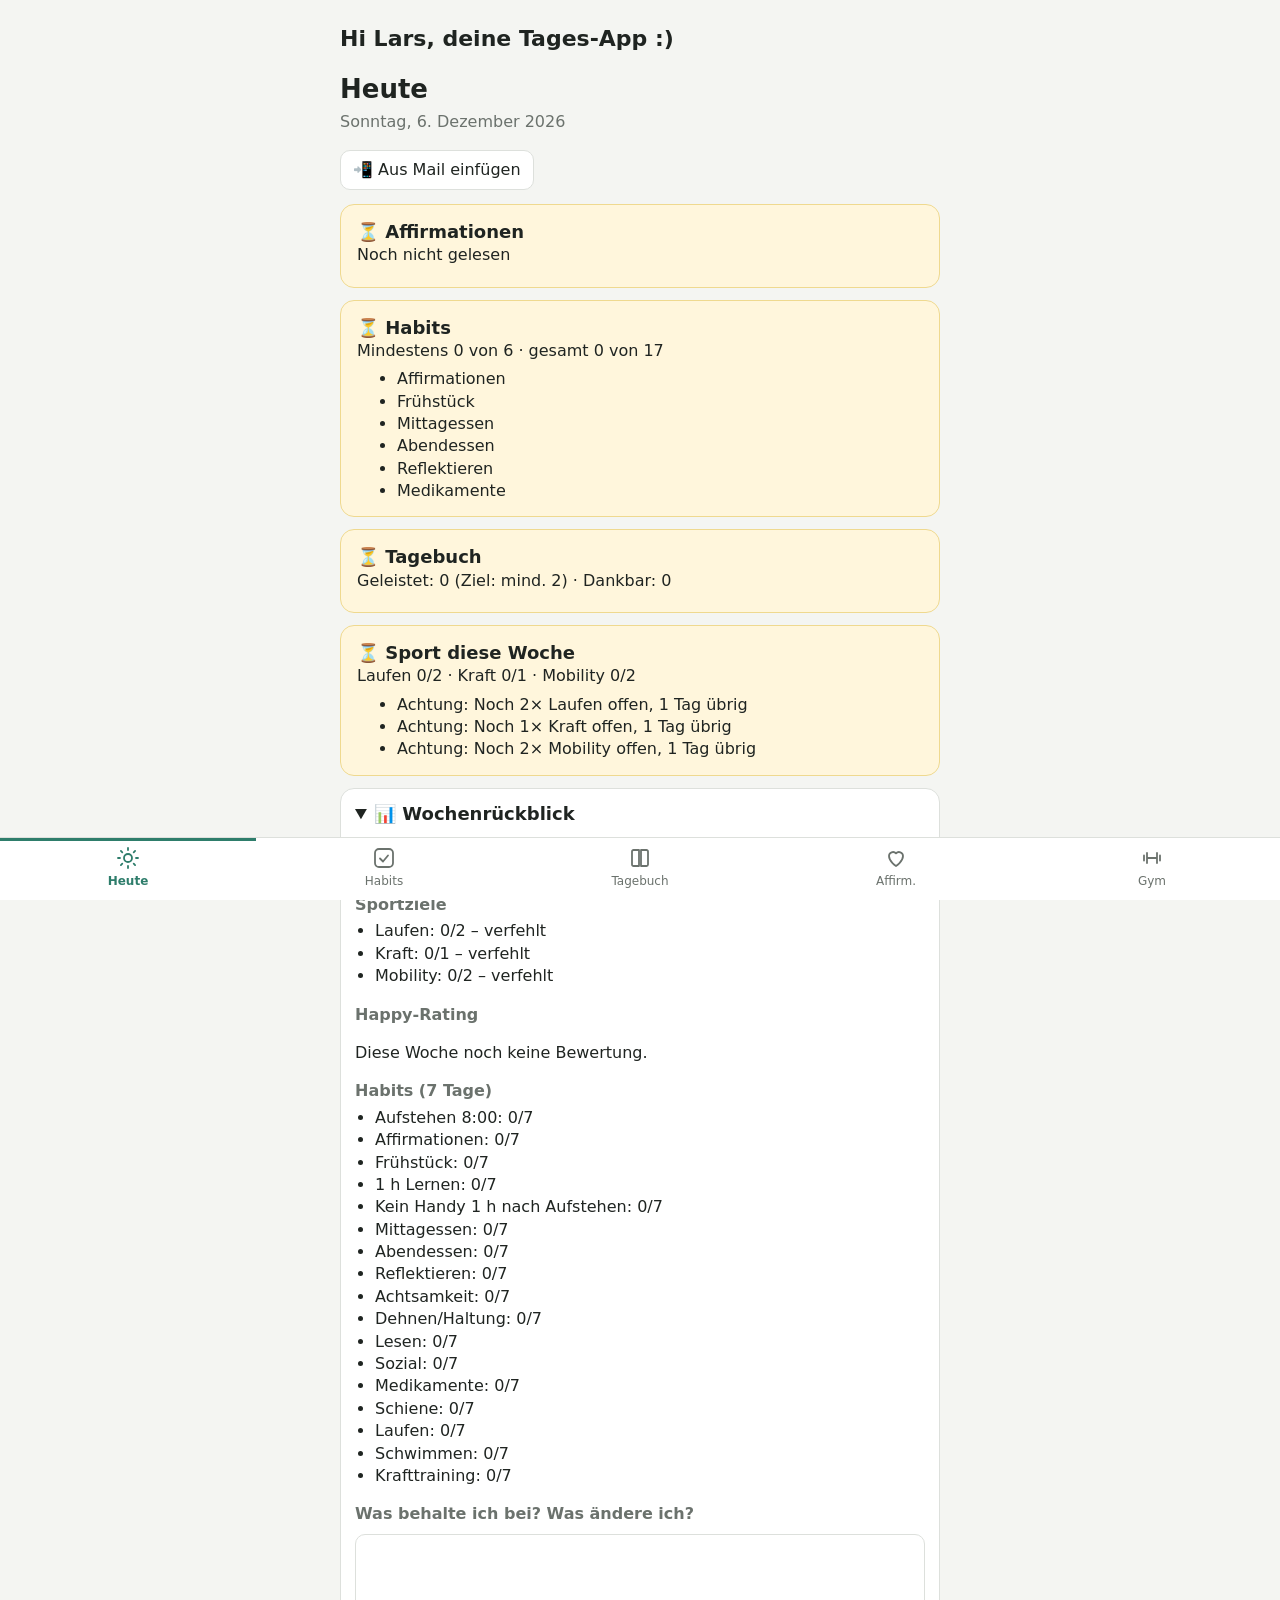
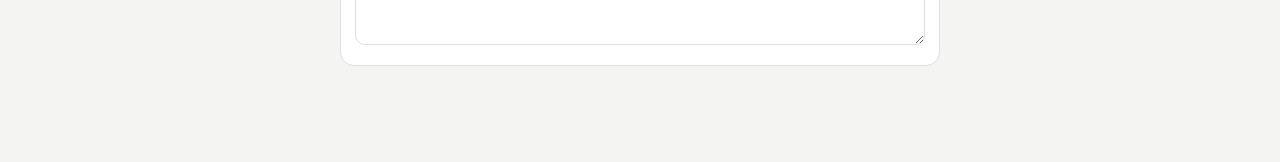
==== commit 8b600880: "Zoom abgeschaltet: kein Pinch-/Doppeltipp-Zoom, kein Zoom beim Antippen von Feldern - viewport: maxi" ====
--- a/index.html
+++ b/index.html
@@ -4,7 +4,7 @@
   <!-- Zeichensatz: damit Umlaute (ä, ö, ü) richtig angezeigt werden -->
   <meta charset="UTF-8">
   <!-- Damit die Seite auf dem Handy nicht winzig verkleinert dargestellt wird -->
-  <meta name="viewport" content="width=device-width, initial-scale=1">
+  <meta name="viewport" content="width=device-width, initial-scale=1, maximum-scale=1, user-scalable=no">
   <title>Tages-App</title>
   <!-- Verbindet die Seite mit der Datei für das Aussehen -->
   <link rel="stylesheet" href="style.css">
@@ -158,10 +158,7 @@
     <!-- Infofeld: gilt für alle Übungen -->
     <div class="gym-info">
       <strong>2 Sätze à 6–10 Wiederholungen · ca. 90 Sek. Satzpause</strong>
-      <details id="gym-ablauf" class="versteckt">
-        <summary>Ablauf</summary>
-        <p id="gym-ablauf-text"></p>
-      </details>
+      <span>Vorher: 5–10 min laufen</span>
     </div>
 
     <!-- Die Übungen füllt app.js automatisch -->
--- a/style.css
+++ b/style.css
@@ -36,6 +36,12 @@
 
 
 /* ===== Grundlayout ===== */
+/* Kein Doppeltipp-Zoom, keine automatische Textvergrößerung beim Drehen des Handys */
+html {
+  touch-action: manipulation;
+  -webkit-text-size-adjust: 100%;
+}
+
 body {
   font-family: system-ui, sans-serif;
   background: var(--hintergrund);
@@ -171,7 +177,7 @@
   width: 100%;
   box-sizing: border-box;
   font: inherit;
-  font-size: 15px;
+  font-size: 16px;               /* unter 16 px zoomt das iPhone beim Antippen von selbst hinein */
   color: var(--text);
   background: var(--karte);
   border: 1px solid var(--rand);
@@ -398,17 +404,10 @@
   font-size: 14px;
 }
 
-.gym-info details {
-  margin-top: 6px;
-  color: var(--text-leise);
-}
-
-.gym-info summary {
-  cursor: pointer;
-}
-
-.gym-info p {
-  margin: 6px 0 0;
+.gym-info span {
+  display: block;
+  margin-top: 2px;
+  color: var(--text-leise);
 }
 
 /* Eine Übung = eine Karte */
@@ -473,15 +472,24 @@
   color: var(--text-leise);
 }
 
+/* Übung zum Abhaken (z. B. Dehnen): Name links, ✓ rechts */
+.gym-haken-karte {
+  display: flex;
+  align-items: center;
+  justify-content: space-between;
+}
+
 /* Gemachter Satz: ✓ in der Akzentfarbe, Felder mit grünem Rand */
-.gym-satz.gemacht .gym-haken {
+.gym-satz.gemacht .gym-haken,
+.gym-haken-karte.gemacht .gym-haken {
   background: var(--akzent);
   border-color: var(--akzent);
   color: var(--karte);
   font-weight: 700;
 }
 
-.gym-satz.gemacht input {
+.gym-satz.gemacht input,
+.gym-haken-karte.gemacht {
   border-color: var(--akzent);
 }
 
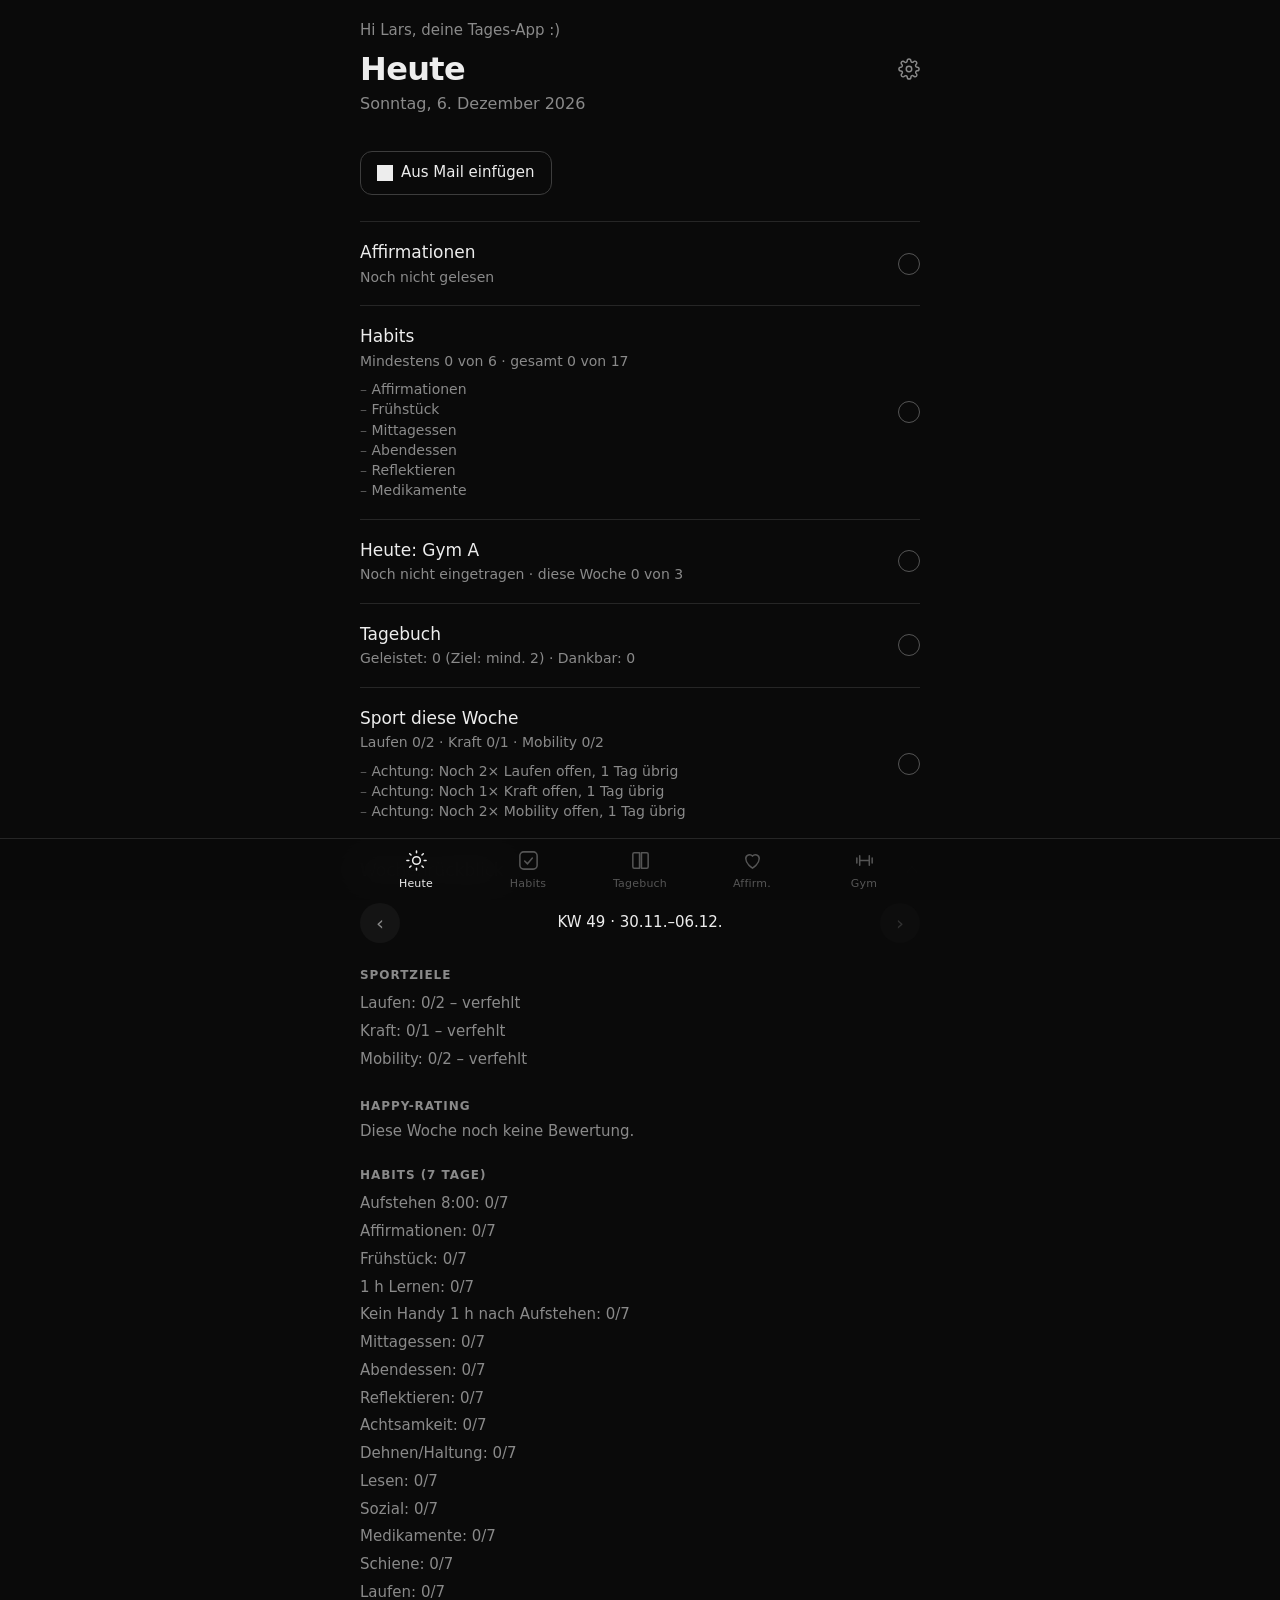
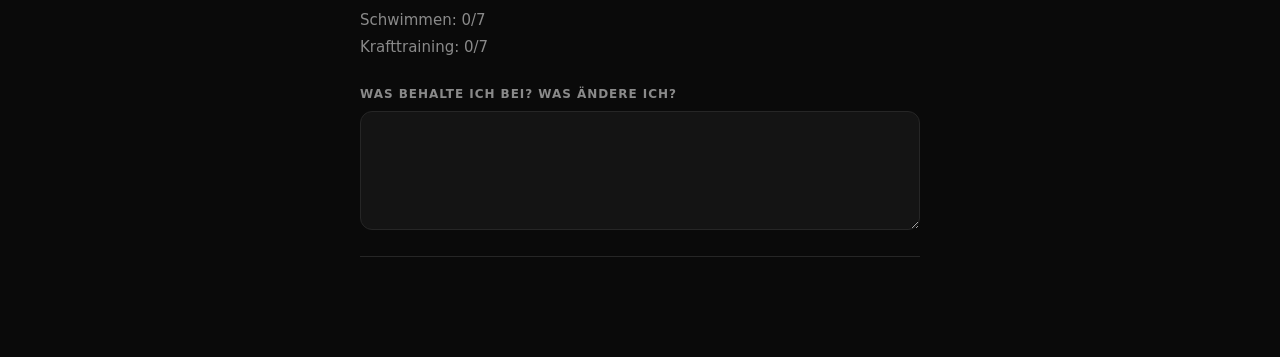
==== commit 2afc9fa1: "Dunkles Design und Gym-Funktionen aus der Gym-App übernommen - style.css: dunkles Design wie "Mein T" ====
--- a/index.html
+++ b/index.html
@@ -4,7 +4,7 @@
   <!-- Zeichensatz: damit Umlaute (ä, ö, ü) richtig angezeigt werden -->
   <meta charset="UTF-8">
   <!-- Damit die Seite auf dem Handy nicht winzig verkleinert dargestellt wird -->
-  <meta name="viewport" content="width=device-width, initial-scale=1, maximum-scale=1, user-scalable=no">
+  <meta name="viewport" content="width=device-width, initial-scale=1, maximum-scale=1, user-scalable=no, viewport-fit=cover">
   <title>Tages-App</title>
   <!-- Verbindet die Seite mit der Datei für das Aussehen -->
   <link rel="stylesheet" href="style.css">
@@ -15,17 +15,22 @@
   <link rel="apple-touch-icon" href="apple-touch-icon.png">
   <link rel="icon" href="icon-192.png">
   <!-- Farbe der Statusleiste oben auf dem Handy -->
-  <meta name="theme-color" content="#2e7d6b">
+  <meta name="theme-color" content="#000000">
 </head>
 <body>
   <h1>Hi Lars, deine Tages-App :)</h1>
 
   <section id="heute">
-    <h2>Heute</h2>
+    <div class="kopfzeile">
+      <h2>Heute</h2>
+      <button id="einstellungen-knopf" class="symbolknopf" title="Einstellungen" aria-label="Einstellungen">
+        <svg viewBox="0 0 24 24" aria-hidden="true"><circle cx="12" cy="12" r="3"/><path d="M19.4 15a1.7 1.7 0 0 0 .3 1.8l.1.1a2 2 0 1 1-2.8 2.8l-.1-.1a1.7 1.7 0 0 0-1.8-.3 1.7 1.7 0 0 0-1 1.5V21a2 2 0 1 1-4 0v-.1a1.7 1.7 0 0 0-1.1-1.5 1.7 1.7 0 0 0-1.8.3l-.1.1a2 2 0 1 1-2.8-2.8l.1-.1a1.7 1.7 0 0 0 .3-1.8 1.7 1.7 0 0 0-1.5-1H3a2 2 0 1 1 0-4h.1a1.7 1.7 0 0 0 1.5-1.1 1.7 1.7 0 0 0-.3-1.8l-.1-.1a2 2 0 1 1 2.8-2.8l.1.1a1.7 1.7 0 0 0 1.8.3H9a1.7 1.7 0 0 0 1-1.5V3a2 2 0 1 1 4 0v.1a1.7 1.7 0 0 0 1 1.5 1.7 1.7 0 0 0 1.8-.3l.1-.1a2 2 0 1 1 2.8 2.8l-.1.1a1.7 1.7 0 0 0-.3 1.8V9a1.7 1.7 0 0 0 1.5 1H21a2 2 0 1 1 0 4h-.1a1.7 1.7 0 0 0-1.5 1z"/></svg>
+      </button>
+    </div>
     <p id="heute-datum"></p>
 
     <!-- App-Code aus der Morgen-/Abend-Mail übernehmen (bleibt nur auf diesem Gerät) -->
-    <button id="mailcode-knopf" class="nebenknopf">📲 Aus Mail einfügen</button>
+    <button id="mailcode-knopf" class="nebenknopf">Aus Mail einfügen</button>
     <p id="mailcode-meldung" class="hinweis"></p>
     <div id="mailcode-feld" class="versteckt">
       <p class="hinweis">Kopiere den App-Code aus der Mail (beginnt mit TAGESAPP1.) und füge ihn hier ein:</p>
@@ -37,7 +42,7 @@
 
     <!-- Wochenrückblick: aufklappbar, sonntags automatisch offen -->
     <details id="wochenrueckblick">
-      <summary>📊 Wochenrückblick</summary>
+      <summary>Wochenrückblick</summary>
       <div class="tagesleiste">
         <button id="woche-zurueck" title="Vorherige Woche">‹</button>
         <span id="woche-anzeige"></span>
@@ -70,7 +75,7 @@
     </div>
 
     <!-- Bearbeiten: Habits hinzufügen, umbenennen, entfernen -->
-    <button id="habits-bearbeiten-knopf" class="nebenknopf">Habits bearbeiten</button>
+    <button id="habits-bearbeiten-knopf" class="nebenknopf bearbeiten-knopf">Habits bearbeiten</button>
     <form id="habit-neu" class="versteckt">
       <input id="habit-neu-name" placeholder="Neues Habit, z. B. Wasser trinken" required>
       <button type="submit">Hinzufügen</button>
@@ -121,7 +126,7 @@
     <h2>Affirmationen</h2>
     <!-- Die Sätze füllt app.js hier automatisch hinein -->
     <div id="affirmationen-text"></div>
-    <button id="affirmationen-gelesen">Heute gelesen ✓</button>
+    <button id="affirmationen-gelesen">Heute gelesen</button>
 
     <!-- Text bearbeiten: wird nur auf diesem Gerät gespeichert -->
     <details id="affirmationen-bearbeiten">
@@ -147,25 +152,18 @@
       Du bearbeitest einen früheren Tag. <button class="zu-heute">Zurück zu heute</button>
     </p>
 
-    <!-- Welche Einheit? Der Plan schlägt sie nach Datum vor (Mo/Mi/Fr, A und B im Wechsel).
-         Die Beschriftung der Knöpfe setzt app.js aus dem Plan. -->
-    <div id="gym-einheiten">
-      <button data-einheit="A">Gym A</button>
-      <button data-einheit="B">Gym B</button>
-    </div>
+    <!-- Auswahl der Einheit (A/B/C), nur bei Split 2 oder 3 sichtbar. Füllt app.js. -->
+    <div id="gym-einheiten" class="segment versteckt"></div>
     <p id="gym-hinweis" class="hinweis"></p>
 
-    <!-- Infofeld: gilt für alle Übungen -->
-    <div class="gym-info">
-      <strong>2 Sätze à 6–10 Wiederholungen · ca. 90 Sek. Satzpause</strong>
-      <span>Vorher: 5–10 min laufen</span>
-    </div>
+    <!-- Infozeile: Sätze und Pause kommen aus den Einstellungen (füllt app.js) -->
+    <p id="gym-info" class="hinweis"></p>
 
     <!-- Die Übungen füllt app.js automatisch -->
     <div id="gym-uebungen"></div>
 
     <!-- Plan ändern: ✏️ ▲ ▼ ✕ und neue Übungen -->
-    <button id="gym-bearbeiten-knopf" class="nebenknopf">✏️ Plan bearbeiten</button>
+    <button id="gym-bearbeiten-knopf" class="nebenknopf bearbeiten-knopf">Plan bearbeiten</button>
 
     <!-- Plan und bisherige Trainings per Code übernehmen (nur im Bearbeiten-Modus sichtbar) -->
     <details id="gym-import" class="versteckt">
@@ -182,9 +180,48 @@
 
     <!-- Fortschritt: Plan-Ring, Gesamtkurve und eine kleine Linie pro Übung -->
     <details id="gym-fortschritt" open>
-      <summary>📈 Fortschritt</summary>
+      <summary>Fortschritt</summary>
       <div id="gym-fortschritt-inhalt"></div>
     </details>
+
+    <!-- Verlauf: frühere Trainings, neuestes zuerst (füllt app.js) -->
+    <details id="gym-verlauf">
+      <summary>Verlauf</summary>
+      <div id="gym-verlauf-inhalt"></div>
+    </details>
+  </section>
+
+  <!-- Pausen-Timer: Leiste unten, erscheint nach jedem ✓ (füllt app.js) -->
+  <div id="pause" class="versteckt">
+    <span id="pause-text"></span>
+    <button id="pause-ueberspringen" type="button">Überspringen</button>
+  </div>
+
+  <!-- Einstellungen: erreichbar über das Zahnrad. Alles wird nur auf diesem Gerät gespeichert. -->
+  <section id="einstellungen">
+    <div class="kopfzeile">
+      <h2>Einstellungen</h2>
+      <button id="einstellungen-fertig" class="nebenknopf bearbeiten-knopf offen">Fertig</button>
+    </div>
+
+    <h3>Split</h3>
+    <div id="einstellungen-gym-split" class="segment"></div>
+    <p id="einstellungen-gym-split-hinweis" class="hinweis"></p>
+
+    <h3>Training</h3>
+    <label class="einstellung-zeile">
+      <span>Trainings pro Woche (Ziel)</span>
+      <input id="einstellungen-gym-ziel" type="number" min="1" max="7" inputmode="numeric">
+    </label>
+    <label class="einstellung-zeile">
+      <span>Sätze pro Übung</span>
+      <input id="einstellungen-gym-saetze" type="number" min="1" max="6" inputmode="numeric">
+    </label>
+    <label class="einstellung-zeile">
+      <span>Pause nach jedem Satz (Sek.)</span>
+      <input id="einstellungen-gym-pause" type="number" min="0" max="600" step="15" inputmode="numeric">
+    </label>
+    <p class="hinweis">0 = kein Pausen-Timer.</p>
   </section>
 
   <!-- Die Symbole sind kleine selbst gezeichnete SVG-Bilder (Linien statt Fotos),
--- a/style.css
+++ b/style.css
@@ -1,37 +1,20 @@
 /* ===== Farbpalette =====
    Alle Farben stehen hier an EINER Stelle (sogenannte CSS-Variablen).
    Weiter unten wird nur noch mit var(--name) auf sie verwiesen.
-   Probier's aus: Ändere --akzent, und die ganze App bekommt eine neue Farbe. */
+   Die App ist immer dunkel: fast schwarz, helle Schrift, ein warmer Akzent. */
 :root {
-  --akzent: #2e7d6b;          /* Hauptfarbe: Knöpfe, aktiver Tab, Haken */
-  --hintergrund: #f4f5f2;     /* Seitenhintergrund */
-  --karte: #ffffff;           /* Hintergrund von Kästen und Feldern */
-  --text: #1f2421;
-  --text-leise: #6b726d;      /* Nebeninfos wie Datum */
-  --rand: #dde0dc;
-  --offen: #fff6dc;           /* Startseite: noch offen */
-  --offen-rand: #efd98f;
-  --fertig: #e3f3e8;          /* Startseite: erledigt */
-  --fertig-rand: #9fd1ae;
-  --warnung: #c62828;         /* überfällige ToDos */
-  color-scheme: light dark;   /* Datumsauswahl & Häkchen passen sich hell/dunkel an */
-}
-
-/* Dunkelmodus: Wenn das Handy dunkel eingestellt ist, gelten diese Farben */
-@media (prefers-color-scheme: dark) {
-  :root {
-    --akzent: #6fcfb4;
-    --hintergrund: #141716;
-    --karte: #1f2321;
-    --text: #e8ebe9;
-    --text-leise: #9aa29d;
-    --rand: #343a37;
-    --offen: #3a3320;
-    --offen-rand: #6b5b2a;
-    --fertig: #1d3326;
-    --fertig-rand: #2f5d40;
-    --warnung: #ff8a80;
-  }
+  --hintergrund: #0a0a0a;     /* Seitenhintergrund, passt zum Icon */
+  --flaeche: #141414;         /* Karten und Eingabefelder */
+  --flaeche-hell: #1e1e1e;    /* Knöpfe, Felder in Karten */
+  --rand: #262626;            /* feine Trennlinien */
+  --text: #ededed;
+  --text-leise: #8a8a8a;      /* Nebeninfos wie Datum */
+  --text-blass: #555555;      /* Inaktives, Platzhalter */
+  --akzent: #d8c8a2;          /* der einzige Farbton: erledigt, aktiv, Fortschritt */
+  --akzent-text: #0a0a0a;     /* Schrift auf dem Akzent */
+  --warnung: #e08a7a;
+  --radius: 12px;
+  color-scheme: dark;         /* Datumsauswahl & Tastatur ebenfalls dunkel */
 }
 
 
@@ -40,70 +23,238 @@
 html {
   touch-action: manipulation;
   -webkit-text-size-adjust: 100%;
+  background: var(--hintergrund);
 }
 
 body {
-  font-family: system-ui, sans-serif;
+  /* Systemschrift: auf dem iPhone San Francisco, auf Android Roboto – nichts aus dem Netz */
+  font-family: -apple-system, BlinkMacSystemFont, "Segoe UI", system-ui, sans-serif;
+  font-size: 16px;
+  line-height: 1.45;
   background: var(--hintergrund);
   color: var(--text);
   margin: 0 auto;
-  max-width: 600px;              /* auf großen Bildschirmen nicht zu breit */
-  padding: 16px 16px 96px;       /* unten Platz lassen für die Leiste */
-  line-height: 1.4;
-}
-
+  max-width: 560px;              /* auf großen Bildschirmen nicht zu breit */
+  /* Oben/unten Platz für Statusleiste, Kamera-Aussparung und die untere Leiste */
+  padding: calc(env(safe-area-inset-top) + 20px) 20px calc(env(safe-area-inset-bottom) + 100px);
+  -webkit-font-smoothing: antialiased;
+}
+
+/* Begrüßung: klein und leise über der großen Überschrift */
 h1 {
-  font-size: 22px;
-  margin: 8px 0 16px;
+  font-size: 15px;
+  font-weight: 500;
+  color: var(--text-leise);
+  margin: 0 0 4px;
 }
 
 h2 {
-  font-size: 26px;
-  margin: 0 0 12px;
-}
-
+  font-size: 32px;
+  font-weight: 600;
+  letter-spacing: -0.02em;
+  margin: 0 0 4px;
+}
+
+/* Zwischenüberschriften: klein, gesperrt, in Großbuchstaben */
 h3 {
-  font-size: 16px;
-  color: var(--text-leise);
-  margin: 24px 0 8px;
+  font-size: 12px;
+  font-weight: 600;
+  letter-spacing: 0.08em;
+  text-transform: uppercase;
+  color: var(--text-leise);
+  margin: 36px 0 10px;
 }
 
 /* Alle Eingabefelder und Knöpfe: gleiche Grundform */
 input,
+select,
+textarea,
 button {
   font: inherit;
+  font-size: 16px;               /* unter 16 px zoomt das iPhone beim Antippen von selbst hinein */
   color: var(--text);
-  background: var(--karte);
+}
+
+input,
+select,
+textarea {
+  background: var(--flaeche);
   border: 1px solid var(--rand);
-  border-radius: 10px;
-}
-
-input {
-  padding: 10px 12px;
-}
-
-select {
-  font: inherit;
+  border-radius: var(--radius);
+  padding: 12px 14px;
+  outline: none;
+}
+
+input:focus,
+select:focus,
+textarea:focus {
+  border-color: var(--text-blass);
+}
+
+input::placeholder,
+textarea::placeholder {
+  color: var(--text-blass);
+}
+
+button {
+  background: var(--flaeche-hell);
+  border: none;
+  border-radius: var(--radius);
+  padding: 11px 16px;
+  cursor: pointer;
+  -webkit-tap-highlight-color: transparent;
+}
+
+button:active {
+  opacity: 0.7;
+}
+
+/* Hauptknöpfe („Hinzufügen“, „Speichern“): hell auf dunkel */
+button[type="submit"] {
+  background: var(--text);
+  color: var(--hintergrund);
+  font-weight: 600;
+}
+
+textarea {
+  display: block;
+  width: 100%;
+  box-sizing: border-box;
+  margin: 8px 0;
+  resize: vertical;
+}
+
+/* Kleine Erklärtexte */
+.hinweis {
+  color: var(--text-leise);
+  font-size: 14px;
+}
+
+/* Funktionsknöpfe wie „Habits bearbeiten“: umrandet, mit Symbol, gut als Knopf erkennbar */
+.nebenknopf {
+  display: inline-flex;
+  align-items: center;
+  gap: 8px;
+  background: none;
+  border: 1px solid #3d3d3d;
+  padding: 10px 16px;
+  margin: 12px 0;
   color: var(--text);
-  background: var(--karte);
-  border: 1px solid var(--rand);
-  border-radius: 10px;
-  padding: 10px 12px;
-}
-
-button {
-  padding: 8px 12px;
+  font-size: 15px;
+  font-weight: 500;
+}
+
+/* Das Symbol vor dem Text: ein kleines Bild, das sich in der Textfarbe einfärbt (Maske) */
+.nebenknopf::before {
+  content: "";
+  width: 16px;
+  height: 16px;
+  background: currentColor;
+  -webkit-mask: var(--knopf-symbol) center / contain no-repeat;
+  mask: var(--knopf-symbol) center / contain no-repeat;
+}
+
+/* Stift = bearbeiten, Plus = hinzufügen, Haken = fertig */
+.bearbeiten-knopf {
+  --knopf-symbol: url("data:image/svg+xml,%3Csvg xmlns='http://www.w3.org/2000/svg' viewBox='0 0 24 24' fill='none' stroke='black' stroke-width='2' stroke-linecap='round' stroke-linejoin='round'%3E%3Cpath d='M4 20h4L19 9l-4-4L4 16z'/%3E%3C/svg%3E");
+}
+
+.plus-knopf {
+  --knopf-symbol: url("data:image/svg+xml,%3Csvg xmlns='http://www.w3.org/2000/svg' viewBox='0 0 24 24' fill='none' stroke='black' stroke-width='2' stroke-linecap='round' stroke-linejoin='round'%3E%3Cpath d='M12 5v14M5 12h14'/%3E%3C/svg%3E");
+}
+
+/* Solange man bearbeitet („Fertig“): gefüllter heller Knopf mit Haken */
+.nebenknopf.offen {
+  --knopf-symbol: url("data:image/svg+xml,%3Csvg xmlns='http://www.w3.org/2000/svg' viewBox='0 0 24 24' fill='none' stroke='black' stroke-width='2.4' stroke-linecap='round' stroke-linejoin='round'%3E%3Cpath d='M5 12.5l4.5 4.5L19 7.5'/%3E%3C/svg%3E");
+  background: var(--text);
+  border-color: var(--text);
+  color: var(--hintergrund);
+}
+
+/* Umschalter mit mehreren Knöpfen (Einheit A/B/C, Split-Wahl): der aktive ist hell hinterlegt */
+.segment {
+  display: flex;
+  gap: 4px;
+  padding: 4px;
+  margin: 12px 0;
+  background: var(--flaeche);
+  border-radius: 14px;
+}
+
+.segment button {
+  flex: 1;
+  min-width: 0;
+  padding: 10px 6px;
+  font-size: 15px;
+  background: none;
+  color: var(--text-leise);
+  overflow: hidden;
+  text-overflow: ellipsis;
+  white-space: nowrap;
+}
+
+.segment button.aktiv {
+  background: var(--flaeche-hell);
+  color: var(--text);
+  font-weight: 600;
+}
+
+/* Feld „Name dieser Einheit“ im Bearbeiten-Modus */
+.gym-name-feld {
+  display: block;
+  margin: 12px 0 16px;
+}
+
+.gym-name-feld span {
+  display: block;
+  font-size: 13px;
+  color: var(--text-leise);
+  margin-bottom: 4px;
+}
+
+.gym-name-feld input {
+  width: 100%;
+  box-sizing: border-box;
+}
+
+/* Feine Linien-Symbole (SVG). Sie färben sich mit der Textfarbe. */
+.symbol {
+  width: 18px;
+  height: 18px;
+  display: block;
+  fill: none;
+  stroke: currentColor;
+  stroke-width: 1.8;
+  stroke-linecap: round;
+  stroke-linejoin: round;
+}
+
+/* Aufklapp-Bereiche (<details>): eigener Pfeil statt des Standard-Dreiecks */
+summary {
+  list-style: none;
   cursor: pointer;
 }
 
-/* Knöpfe „Hinzufügen“: in der Akzentfarbe */
-button[type="submit"] {
-  background: var(--akzent);
-  border-color: var(--akzent);
-  color: var(--karte);
-  font-weight: 600;
-}
-
+summary::-webkit-details-marker {
+  display: none;
+}
+
+summary::after {
+  content: "";
+  float: right;
+  width: 7px;
+  height: 7px;
+  margin: 7px 4px 0 0;
+  border-right: 1.5px solid var(--text-leise);
+  border-bottom: 1.5px solid var(--text-leise);
+  transform: rotate(45deg);      /* ein auf die Spitze gestelltes Winkelchen = Pfeil nach unten */
+  transition: transform 0.2s;
+}
+
+details[open] > summary::after {
+  transform: rotate(-135deg);    /* offen: Pfeil nach oben */
+  margin-top: 10px;
+}
 
 
 /* ===== Untere Leiste ===== */
@@ -113,110 +264,105 @@
   left: 0;
   right: 0;
   display: flex;
-  background: var(--karte);
+  justify-content: center;
+  padding-bottom: env(safe-area-inset-bottom);
+  background: rgba(10, 10, 10, 0.92);
+  backdrop-filter: blur(16px);   /* Inhalt darunter verschwimmt leicht */
+  -webkit-backdrop-filter: blur(16px);
   border-top: 1px solid var(--rand);
 }
 
 nav button {
-  flex: 1;                       /* alle fünf Knöpfe gleich breit */
+  flex: 1;                       /* alle Knöpfe gleich breit */
+  max-width: 112px;
   display: flex;
   flex-direction: column;        /* Symbol oben, Wort darunter */
   align-items: center;
-  gap: 3px;
-  padding: 8px 2px 10px;
-  font-size: 12px;
-  border: none;
+  gap: 4px;
+  padding: 10px 2px 8px;
+  font-size: 11px;
+  letter-spacing: 0.02em;
   border-radius: 0;
   background: none;
-  color: var(--text-leise);
+  color: var(--text-blass);
 }
 
 /* Die Symbole: nur Linien, Farbe = Textfarbe des Knopfs */
 nav svg {
-  width: 24px;
-  height: 24px;
+  width: 23px;
+  height: 23px;
   fill: none;
   stroke: currentColor;
-  stroke-width: 1.8;
+  stroke-width: 1.6;
   stroke-linecap: round;
   stroke-linejoin: round;
 }
 
-/* Der Knopf des gerade offenen Bereichs */
+/* Der Knopf des gerade offenen Bereichs: einfach hell */
 nav button.aktiv {
-  color: var(--akzent);
-  font-weight: bold;
-  box-shadow: inset 0 3px 0 var(--akzent); /* farbiger Strich oben */
-}
-
-
-/* Kleine Erklärtexte */
-.hinweis {
-  color: var(--text-leise);
-  font-size: 14px;
-}
-
-/* Fehlermeldung beim App-Code: gut sichtbar */
-.hinweis.fehler {
-  color: var(--warnung);
-  background: var(--karte);
-  border: 1px solid var(--warnung);
-  border-radius: 10px;
-  padding: 10px 12px;
-}
-
-/* Unauffällige Knöpfe wie „Habits bearbeiten“ oder „Prüfen“ */
-.nebenknopf {
-  display: block;
-  margin: 8px 0 12px;
-}
-
-/* Große Textfelder (Import, Affirmationen bearbeiten) */
-textarea {
-  display: block;
-  width: 100%;
-  box-sizing: border-box;
-  font: inherit;
-  font-size: 16px;               /* unter 16 px zoomt das iPhone beim Antippen von selbst hinein */
   color: var(--text);
-  background: var(--karte);
-  border: 1px solid var(--rand);
-  border-radius: 10px;
-  padding: 10px 12px;
-  margin: 8px 0;
-}
-
-/* Aufklapp-Kästen (Import, Affirmationen bearbeiten) */
-#import,
-#gym-import,
-#affirmationen-bearbeiten {
-  margin-top: 16px;
-  padding: 12px 14px;
-  background: var(--karte);
-  border: 1px solid var(--rand);
-  border-radius: 12px;
-}
-
-#import summary,
-#gym-import summary,
-#affirmationen-bearbeiten summary {
-  cursor: pointer;
-  color: var(--text-leise);
-}
-
-
-/* ===== Datumsleiste (Habits und Tagebuch) ===== */
+}
+
+
+/* ===== Kopfzeile: Überschrift links, Knopf rechts ===== */
+.kopfzeile {
+  display: flex;
+  align-items: center;
+  justify-content: space-between;
+  gap: 12px;
+}
+
+.kopfzeile h2 {
+  margin: 0;
+}
+
+.kopfzeile .nebenknopf {
+  margin: 0;
+  color: var(--text);
+}
+
+/* „Fertig“ in der Kopfzeile: heller Knopf braucht dunkle Schrift */
+.kopfzeile .nebenknopf.offen {
+  color: var(--hintergrund);
+}
+
+/* Knopf nur mit Symbol, z. B. das Zahnrad */
+.symbolknopf {
+  background: none;
+  padding: 8px;
+  margin-right: -8px;            /* bündig mit dem rechten Rand */
+  color: var(--text-leise);
+}
+
+.symbolknopf svg {
+  width: 22px;
+  height: 22px;
+  display: block;
+  fill: none;
+  stroke: currentColor;
+  stroke-width: 1.6;
+  stroke-linecap: round;
+  stroke-linejoin: round;
+}
+
+
+/* ===== Datumsleiste (Habits, Tagebuch, Gym, Wochenrückblick) ===== */
 .tagesleiste {
   display: flex;
   align-items: center;
   gap: 8px;
-  margin-bottom: 8px;
+  margin: 20px 0 8px;
 }
 
 .tagesleiste button {
-  font-size: 22px;
+  width: 40px;
+  height: 40px;
+  padding: 0;
+  border-radius: 50%;
+  font-size: 20px;
   line-height: 1;
-  padding: 8px 16px;
+  background: var(--flaeche);
+  color: var(--text-leise);
 }
 
 .tagesleiste button:disabled {
@@ -228,22 +374,177 @@
 #woche-anzeige {
   flex: 1;
   text-align: center;
-  font-weight: 600;
+  font-size: 15px;
+  font-weight: 500;
 }
 
 /* Hinweis, wenn ein früherer Tag offen ist */
 .frueherer-tag {
-  background: var(--offen);
-  border: 1px solid var(--offen-rand);
-  border-radius: 12px;
+  display: flex;
+  align-items: center;
+  justify-content: space-between;
+  gap: 8px;
+  background: var(--flaeche);
+  border-left: 2px solid var(--akzent);
+  border-radius: 4px var(--radius) var(--radius) 4px;
   padding: 10px 12px;
+  font-size: 14px;
+  color: var(--text-leise);
+}
+
+.frueherer-tag button {
+  flex: none;
+  padding: 6px 12px;
+  font-size: 14px;
+}
+
+
+/* ===== Startseite ===== */
+#heute-datum {
+  color: var(--text-leise);
+  margin: 0 0 24px;
+}
+
+/* Erster Start: „Wie heißt du?“ */
+#name-form {
+  display: flex;
+  flex-wrap: wrap;
+  gap: 8px;
+  margin-bottom: 24px;
+}
+
+#name-form label {
+  flex: 1 1 100%;
+  color: var(--text-leise);
+}
+
+#name-form input {
+  flex: 1;
+  min-width: 0;
+}
+
+/* Die Kästen sind Zeilen mit feinen Linien dazwischen, keine bunten Karten */
+#heute-kaesten {
+  border-top: 1px solid var(--rand);
+}
+
+.heute-kasten {
+  display: grid;
+  grid-template-columns: 1fr auto; /* Text links, Status-Kreis rechts */
+  column-gap: 16px;
+  width: 100%;
+  box-sizing: border-box;
+  text-align: left;
+  background: none;
+  border-radius: 0;
+  border-bottom: 1px solid var(--rand);
+  padding: 18px 0;
+}
+
+.heute-kasten strong {
+  font-size: 17px;
+  font-weight: 500;
+}
+
+.heute-kasten > span:not(.status) {
+  grid-column: 1;
+  color: var(--text-leise);
+  font-size: 14px;
+  margin-top: 2px;
+}
+
+.heute-kasten ul {
+  grid-column: 1;
+  list-style: none;
+  padding: 0;
+  margin: 8px 0 0;
+  font-size: 14px;
+  color: var(--text-leise);
+}
+
+.heute-kasten ul:empty {
+  display: none;
+}
+
+.heute-kasten li::before {
+  content: "– ";
+  color: var(--text-blass);
+}
+
+/* Status rechts: leerer Ring = offen, gefüllter Kreis mit Haken = erledigt */
+.status {
+  grid-column: 2;
+  grid-row: 1 / span 3;
+  align-self: center;
+  width: 22px;
+  height: 22px;
+  box-sizing: border-box;
+  border: 1.5px solid var(--text-blass);
+  border-radius: 50%;
+  display: flex;
+  align-items: center;
+  justify-content: center;
+  color: var(--akzent-text);
+}
+
+.heute-kasten.fertig .status {
+  background: var(--akzent);
+  border-color: var(--akzent);
+}
+
+.status .symbol {
+  width: 13px;
+  height: 13px;
+  stroke-width: 2.4;
+}
+
+/* Neutrale Kästen (Schlafenszeit): ohne Status, mit Eingabefeld */
+.heute-kasten.neutral {
+  display: block;
+}
+
+.heute-kasten.neutral strong {
+  display: block;
+}
+
+.heute-kasten.neutral input {
+  padding: 2px 6px;
+  margin: 0 2px;
+  font-size: 14px;
+  border-radius: 6px;
+}
+
+/* Wochenrückblick */
+#wochenrueckblick {
+  border-bottom: 1px solid var(--rand);
+  padding: 18px 0;
+}
+
+#wochenrueckblick summary {
+  font-size: 17px;
+  font-weight: 500;
+}
+
+#wochenrueckblick h3 {
+  margin: 24px 0 6px;
+}
+
+#wochenrueckblick ul {
+  list-style: none;
+  margin: 0;
+  padding: 0;
   font-size: 15px;
-}
-
-.frueherer-tag button {
-  margin-left: 4px;
-  padding: 4px 10px;
-  font-size: 14px;
+  color: var(--text-leise);
+}
+
+#wochenrueckblick li {
+  padding: 3px 0;
+}
+
+#wochenrueckblick p {
+  margin: 0;
+  color: var(--text-leise);
+  font-size: 15px;
 }
 
 
@@ -251,14 +552,15 @@
 #habit-liste {
   list-style: none;
   padding: 0;
-  margin: 0 0 16px;
+  margin: 8px 0 16px;
+  border-top: 1px solid var(--rand);
 }
 
 #habit-liste li {
   display: flex;
   align-items: center;
-  gap: 4px;
-  margin-bottom: 6px;
+  gap: 2px;
+  border-bottom: 1px solid var(--rand);
 }
 
 /* Jedes Habit ist ein großer Knopf über die ganze Breite */
@@ -266,49 +568,71 @@
   flex: 1;                       /* nimmt den ganzen freien Platz */
   display: flex;
   align-items: center;
-  gap: 12px;
+  gap: 14px;
   text-align: left;
-  padding: 10px 12px;
+  padding: 15px 0;
   font-size: 17px;
-  border-radius: 12px;
-}
-
-/* Das Kästchen links: leer, ✓ oder ½ */
+  background: none;
+  border-radius: 0;
+}
+
+/* Das Kästchen links: leer, Haken oder ½ */
 .kaestchen {
   flex: none;
-  width: 26px;
-  height: 26px;
-  border: 2px solid var(--rand);
+  width: 24px;
+  height: 24px;
+  box-sizing: border-box;
+  border: 1.5px solid var(--text-blass);
   border-radius: 7px;
   display: flex;
   align-items: center;
   justify-content: center;
-  font-weight: bold;
-}
-
-/* Erledigt: Kästchen voll in der Akzentfarbe */
+  font-size: 13px;
+  font-weight: 600;
+}
+
+.kaestchen .symbol {
+  width: 14px;
+  height: 14px;
+  stroke-width: 2.4;
+}
+
+/* Erledigt: Kästchen voll im Akzent, Name etwas leiser */
 #habit-liste .erledigt .kaestchen {
   background: var(--akzent);
   border-color: var(--akzent);
-  color: var(--karte);
-}
-
-/* Teilweise: Kästchen mit farbigem Rand */
+  color: var(--akzent-text);
+}
+
+#habit-liste .erledigt {
+  color: var(--text-leise);
+}
+
+/* Teilweise: Kästchen mit Akzent-Rand */
 #habit-liste .teilweise .kaestchen {
   border-color: var(--akzent);
   color: var(--akzent);
 }
 
-/* ✏️ und ✕ nur im Bearbeiten-Modus zeigen */
+/* Stern, Stift und Kreuz nur im Bearbeiten-Modus zeigen */
 #habit-liste button.bearbeiten {
   display: none;
-  border: none;
   background: none;
+  padding: 10px;
   color: var(--text-leise);
 }
 
 #habit-liste.bearbeiten-modus button.bearbeiten {
   display: block;
+}
+
+/* Markierter Mindest-Habit: Stern gefüllt im Akzent */
+#habit-liste button.bearbeiten.an {
+  color: var(--akzent);
+}
+
+#habit-liste button.bearbeiten.an .symbol {
+  fill: currentColor;
 }
 
 /* Formular zum Hinzufügen */
@@ -320,110 +644,211 @@
 
 #habit-neu input {
   flex: 1;
+  min-width: 0;
 }
 
 /* Glücks-Rating */
 #happy {
   display: flex;
   flex-wrap: wrap;
-  align-items: center;
+  align-items: baseline;
   justify-content: space-between;
-  background: var(--karte);
-  border: 1px solid var(--rand);
-  border-radius: 12px;
-  padding: 12px 14px;
+  margin-top: 28px;
+}
+
+#happy label {
+  color: var(--text-leise);
 }
 
 #happy-wert {
-  font-size: 22px;
-  font-weight: bold;
-  color: var(--akzent);
-}
-
+  font-size: 28px;
+  font-weight: 600;
+  font-variant-numeric: tabular-nums;
+}
+
+/* Schieberegler: dünne Linie, runder heller Griff */
 #happy-regler {
   flex: 1 1 100%;
-  accent-color: var(--akzent);
+  -webkit-appearance: none;
+  appearance: none;
+  height: 2px;
+  margin: 18px 0 8px;
   padding: 0;
   border: none;
-  margin-top: 8px;
+  border-radius: 1px;
+  background: var(--rand);
+}
+
+#happy-regler::-webkit-slider-thumb {
+  -webkit-appearance: none;
+  width: 24px;
+  height: 24px;
+  border-radius: 50%;
+  background: var(--text);
+}
+
+#happy-regler::-moz-range-thumb {
+  width: 24px;
+  height: 24px;
+  border: none;
+  border-radius: 50%;
+  background: var(--text);
 }
 
 #happy-regler.unbewertet {
   opacity: 0.4;                  /* blass, solange heute noch nicht bewertet */
 }
 
-#import-uebernehmen,
-#gym-import-uebernehmen {
-  background: var(--akzent);
-  border-color: var(--akzent);
-  color: var(--karte);
+
+/* ===== Tagebuch ===== */
+.tagebuch-feld {
+  display: block;
+  width: 100%;
+  box-sizing: border-box;        /* Rand zählt zur Breite, sonst ragt das Feld rechts raus */
+  margin-bottom: 8px;
+}
+
+/* „+“-Knopf unter jeder Liste: ein weiteres Feld */
+.tagebuch-plus {
+  display: block;
+  width: 100%;
+  padding: 8px;
+  font-size: 20px;
+  line-height: 1;
+  color: var(--text-leise);
+  background: none;
+  border: 1px dashed var(--rand);
+}
+
+/* Archiv: jeder frühere Tag eine aufklappbare Zeile */
+#tagebuch-archiv {
+  color: var(--text-leise);
+  border-top: 1px solid var(--rand);
+}
+
+#tagebuch-archiv details {
+  border-bottom: 1px solid var(--rand);
+  padding: 14px 0;
+  color: var(--text);
+}
+
+#tagebuch-archiv strong {
+  display: block;
+  margin-top: 14px;
+  font-size: 13px;
+  font-weight: 500;
+  color: var(--text-leise);
+}
+
+#tagebuch-archiv ul {
+  margin: 4px 0;
+  padding-left: 18px;
+}
+
+
+/* ===== Affirmationen ===== */
+#affirmationen-text {
+  margin-top: 20px;
+}
+
+#affirmationen-text ul {
+  list-style: none;
+  padding: 0;
+  margin: 0;
+}
+
+#affirmationen-text li {
+  font-size: 19px;
+  line-height: 1.5;
+  padding: 14px 0;
+  border-bottom: 1px solid var(--rand);
+}
+
+/* Die besondere Zeile („! …“): größer, zwischen zwei Akzent-Linien */
+.hervorgehoben {
+  margin: 28px 0;
+  padding: 20px 4px;
+  font-size: 21px;
+  font-weight: 500;
+  line-height: 1.4;
+  text-align: center;
+  border-top: 1px solid var(--akzent);
+  border-bottom: 1px solid var(--akzent);
+}
+
+#affirmationen-gelesen {
+  display: block;
+  width: 100%;
+  margin-top: 24px;
+  padding: 15px;
   font-weight: 600;
+  background: var(--text);
+  color: var(--hintergrund);
+}
+
+/* Nach dem Antippen: zurückhaltend */
+#affirmationen-gelesen.fertig {
+  background: var(--flaeche);
+  color: var(--akzent);
+}
+
+/* Aufklapp-Bereich „Affirmationen bearbeiten“: die Zeile sieht aus wie ein Knopf */
+#affirmationen-bearbeiten {
+  margin-top: 24px;
+}
+
+#affirmationen-bearbeiten summary {
+  display: flex;
+  align-items: center;
+  gap: 8px;
+  padding: 10px 16px;
+  border: 1px solid #3d3d3d;
+  border-radius: var(--radius);
+  color: var(--text);
+  font-size: 15px;
+  font-weight: 500;
+}
+
+#affirmationen-bearbeiten summary::before {
+  content: "";
+  width: 16px;
+  height: 16px;
+  background: currentColor;
+  -webkit-mask: url("data:image/svg+xml,%3Csvg xmlns='http://www.w3.org/2000/svg' viewBox='0 0 24 24' fill='none' stroke='black' stroke-width='2' stroke-linecap='round' stroke-linejoin='round'%3E%3Cpath d='M4 20h4L19 9l-4-4L4 16z'/%3E%3C/svg%3E") center / contain no-repeat;
+  mask: url("data:image/svg+xml,%3Csvg xmlns='http://www.w3.org/2000/svg' viewBox='0 0 24 24' fill='none' stroke='black' stroke-width='2' stroke-linecap='round' stroke-linejoin='round'%3E%3Cpath d='M4 20h4L19 9l-4-4L4 16z'/%3E%3C/svg%3E") center / contain no-repeat;
+}
+
+#affirmationen-bearbeiten summary::after {
+  margin-left: auto;             /* Pfeil ganz nach rechts */
+  float: none;
+}
+
+#affirmationen-bearbeiten[open] summary {
+  background: var(--text);
+  border-color: var(--text);
+  color: var(--hintergrund);
+}
+
+#affirmationen-bearbeiten[open] summary::after {
+  border-color: var(--hintergrund);
 }
 
 
 /* ===== Gym ===== */
-/* Farben der zwei Einheiten (Kurve und Legende) */
-:root {
-  --gym-a: #2e7d6b;
-  --gym-b: #4a6fa5;
-}
-
-@media (prefers-color-scheme: dark) {
-  :root {
-    --gym-a: #6fcfb4;
-    --gym-b: #8fb0e0;
-  }
-}
-
-/* Auswahl Gym A / Gym B: zwei gleich breite Knöpfe */
-#gym-einheiten {
-  display: flex;
-  gap: 8px;
-  margin: 8px 0 4px;
-}
-
-#gym-einheiten button {
-  flex: 1;
-  padding: 10px;
-  font-weight: 600;
-}
-
-#gym-einheiten button.aktiv {
-  background: var(--akzent);
-  border-color: var(--akzent);
-  color: var(--karte);
-}
-
-/* Infofeld unter der Auswahl */
-.gym-info {
-  background: var(--karte);
-  border: 1px solid var(--rand);
-  border-radius: 12px;
-  padding: 10px 14px;
-  margin: 8px 0 12px;
-  font-size: 14px;
-}
-
-.gym-info span {
-  display: block;
-  margin-top: 2px;
-  color: var(--text-leise);
-}
-
-/* Eine Übung = eine Karte */
+/* Eine Übung = eine ruhige Karte */
 .gym-uebung {
-  background: var(--karte);
-  border: 1px solid var(--rand);
-  border-radius: 12px;
-  padding: 12px 14px;
+  background: var(--flaeche);
+  border-radius: 16px;
+  padding: 16px;
   margin-bottom: 10px;
 }
 
 .gym-uebung strong {
   display: block;
-}
-
-/* Kleine graue Zeile: Gewichtsart · Pause · Notiz */
+  font-weight: 500;
+}
+
+/* Kleine graue Zeile: Gewichtsart */
 .gym-meta {
   display: block;
   font-size: 13px;
@@ -434,93 +859,87 @@
 /* Hinweis „Gewicht erhöhen / reduzieren“ */
 .gym-tipp {
   display: block;
-  font-size: 14px;
+  font-size: 13px;
   color: var(--akzent);
-  margin-bottom: 6px;
-}
-
-/* Eine Satz-Zeile: „1 [kg] [Wdh.] [✓] Letztes Mal …“ */
+  margin: 4px 0 6px;
+}
+
+/* Eine Satz-Zeile: „1 [kg] [Wdh.] [Haken] Zuletzt …“ */
 .gym-satz {
   display: flex;
   align-items: center;
   gap: 6px;
-  margin-top: 6px;
+  margin-top: 8px;
 }
 
 .gym-nummer {
   flex: none;
   width: 16px;
-  font-size: 14px;
-  color: var(--text-leise);
+  font-size: 13px;
+  color: var(--text-blass);
 }
 
 .gym-satz input {
-  width: 54px;
-  padding: 8px;
+  width: 58px;
+  padding: 9px 6px;
   text-align: center;
+  background: var(--flaeche-hell);
+  border-color: transparent;
 }
 
 /* Vorgefüllter Vorschlag, noch nicht bestätigt: blass */
 .gym-satz input.vorschlag {
-  color: var(--text-leise);
+  color: var(--text-blass);
 }
 
 .gym-haken {
   flex: none;
-  width: 38px;
-  padding: 8px 0;
-  color: var(--text-leise);
-}
-
-/* Übung zum Abhaken (z. B. Dehnen): Name links, ✓ rechts */
+  width: 40px;
+  height: 40px;
+  padding: 0;
+  display: flex;
+  align-items: center;
+  justify-content: center;
+  color: var(--text-leise);
+}
+
+/* Übung zum Abhaken (z. B. Dehnen): Name links, Haken rechts */
 .gym-haken-karte {
   display: flex;
   align-items: center;
   justify-content: space-between;
 }
 
-/* Gemachter Satz: ✓ in der Akzentfarbe, Felder mit grünem Rand */
+/* Gemachter Satz: Haken im Akzent */
 .gym-satz.gemacht .gym-haken,
 .gym-haken-karte.gemacht .gym-haken {
   background: var(--akzent);
-  border-color: var(--akzent);
-  color: var(--karte);
-  font-weight: 700;
-}
-
-.gym-satz.gemacht input,
-.gym-haken-karte.gemacht {
-  border-color: var(--akzent);
+  color: var(--akzent-text);
 }
 
 .gym-letztes {
   flex: 1;
   font-size: 12px;
-  color: var(--text-leise);
+  color: var(--text-blass);
   text-align: right;
 }
 
 .gym-letztes.besser {
   color: var(--akzent);
-  font-weight: 600;
-}
-
-/* Plan bearbeiten: eine Zeile pro Übung mit ▲ ▼ Name ✏️ ✕ */
+}
+
+/* Plan bearbeiten: eine Zeile pro Übung mit hoch, runter, Name, ändern, entfernen */
 .gym-edit-zeile {
   display: flex;
   align-items: center;
-  gap: 4px;
-  background: var(--karte);
-  border: 1px solid var(--rand);
-  border-radius: 12px;
-  padding: 6px 8px;
-  margin-bottom: 6px;
+  gap: 2px;
+  border-bottom: 1px solid var(--rand);
+  padding: 6px 0;
 }
 
 .gym-edit-zeile button {
   flex: none;
-  padding: 8px 10px;
-  border: none;
+  padding: 10px;
   background: none;
   color: var(--text-leise);
 }
@@ -532,39 +951,41 @@
 
 .gym-edit-name {
   flex: 1;
-  font-size: 16px;
+  padding: 0 6px;
 }
 
 /* Formular für eine Übung */
 .gym-edit-form {
-  background: var(--karte);
-  border: 1px solid var(--akzent);
-  border-radius: 12px;
-  padding: 12px 14px;
-  margin-bottom: 10px;
+  background: var(--flaeche);
+  border-radius: 16px;
+  padding: 16px;
+  margin: 10px 0;
 }
 
 .gym-edit-form label {
   display: block;
-  margin-bottom: 8px;
+  margin-bottom: 12px;
 }
 
 .gym-edit-form label span {
   display: block;
   font-size: 13px;
   color: var(--text-leise);
-  margin-bottom: 2px;
+  margin-bottom: 4px;
 }
 
 .gym-edit-form input,
 .gym-edit-form select {
   width: 100%;
   box-sizing: border-box;
+  background: var(--flaeche-hell);
+  border-color: transparent;
 }
 
 .gym-edit-knoepfe {
   display: flex;
   gap: 8px;
+  margin-top: 4px;
 }
 
 .gym-edit-knoepfe button[type="submit"] {
@@ -573,25 +994,22 @@
 
 /* Fortschritt */
 #gym-fortschritt {
-  margin-top: 16px;
-  padding: 12px 14px;
-  background: var(--karte);
-  border: 1px solid var(--rand);
-  border-radius: 14px;
+  margin-top: 20px;
+  border-top: 1px solid var(--rand);
+  padding-top: 18px;
 }
 
 #gym-fortschritt summary {
-  cursor: pointer;
-  font-size: 18px;
-  font-weight: bold;
-}
-
-/* Plan-Ring mit Text daneben */
+  font-size: 17px;
+  font-weight: 500;
+}
+
+/* Ring mit Text daneben */
 .gym-ring-zeile {
   display: flex;
   align-items: center;
-  gap: 16px;
-  margin: 10px 0 4px;
+  gap: 20px;
+  margin: 18px 0 8px;
 }
 
 .gym-ring-zeile > div {
@@ -603,33 +1021,34 @@
 }
 
 .gym-ring-zeile strong {
-  font-size: 18px;
+  font-size: 17px;
+  font-weight: 500;
   color: var(--text);
 }
 
 .gym-ring {
   flex: none;
-  width: 104px;
-  height: 104px;
+  width: 88px;
+  height: 88px;
 }
 
 .gym-ring .ring-spur {
   fill: none;
   stroke: var(--rand);
-  stroke-width: 10;
+  stroke-width: 6;
 }
 
 .gym-ring .ring-fuellung {
   fill: none;
   stroke: var(--akzent);
-  stroke-width: 10;
+  stroke-width: 6;
   stroke-linecap: round;
 }
 
 .gym-ring .ring-zahl {
   fill: var(--text);
-  font-size: 22px;
-  font-weight: 700;
+  font-size: 20px;
+  font-weight: 500;
 }
 
 /* Gesamtkurve */
@@ -643,32 +1062,25 @@
 .gym-kurve .nulllinie {
   stroke: var(--rand);
   stroke-width: 1;
-  stroke-dasharray: 4 3;
+  stroke-dasharray: 3 4;
 }
 
 .gym-kurve .verlauf {
   fill: none;
-  stroke: var(--text-leise);
+  stroke: var(--akzent);
+  stroke-width: 1.5;
+  stroke-linejoin: round;
+}
+
+.gym-kurve .achse {
+  fill: var(--text-blass);
+  font-size: 10px;
+}
+
+.gym-kurve .punkt {
+  fill: var(--akzent);
+  stroke: var(--hintergrund);
   stroke-width: 2;
-  stroke-linejoin: round;
-}
-
-.gym-kurve .achse {
-  fill: var(--text-leise);
-  font-size: 10px;
-}
-
-.gym-kurve .punkt { stroke: var(--karte); stroke-width: 2; }
-.gym-kurve .punkt.A, .punkt-legende.A { fill: var(--gym-a); background: var(--gym-a); }
-.gym-kurve .punkt.B, .punkt-legende.B { fill: var(--gym-b); background: var(--gym-b); }
-
-/* Kleine farbige Punkte in der Legende */
-.punkt-legende {
-  display: inline-block;
-  width: 10px;
-  height: 10px;
-  border-radius: 50%;
-  margin: 0 4px 0 8px;
 }
 
 /* Eine kleine Linie pro Übung: Name | Linie | Prozent */
@@ -678,12 +1090,14 @@
   align-items: center;
   gap: 8px;
   font-size: 14px;
-  margin: 6px 0;
+  padding: 8px 0;
+  border-bottom: 1px solid var(--rand);
 }
 
 .gym-fortschritt-zeile .wert {
   text-align: right;
   font-variant-numeric: tabular-nums;
+  color: var(--text-leise);
 }
 
 .gym-fortschritt-zeile .wert.minus {
@@ -698,7 +1112,7 @@
 .gym-linie .linie {
   fill: none;
   stroke: var(--akzent);
-  stroke-width: 2;
+  stroke-width: 1.5;
   stroke-linejoin: round;
   stroke-linecap: round;
 }
@@ -708,167 +1122,92 @@
 }
 
 
-/* ===== Affirmationen ===== */
-#affirmationen-text ul {
-  list-style: none;
+/* ===== Einstellungen ===== */
+#einstellungen-name {
+  width: 100%;
+  box-sizing: border-box;
+}
+
+.schalter-liste {
+  border-top: 1px solid var(--rand);
+}
+
+/* Eine Zeile: Text links, Schalter oder Eingabe rechts */
+.einstellung-zeile {
+  display: flex;
+  align-items: center;
+  gap: 10px;
+  padding: 12px 0;
+  border-bottom: 1px solid var(--rand);
+}
+
+.einstellung-zeile > span:first-child {
+  flex: 1;                       /* der Text nimmt den freien Platz */
+}
+
+.einstellung-zeile.gesperrt {
+  color: var(--text-blass);
+}
+
+.einstellung-zeile input[type="number"] {
+  width: 3.5em;
+  padding: 8px;
+  text-align: center;
+}
+
+.einstellung-zeile select {
+  flex: 1;
+  min-width: 0;
+}
+
+.einstellung-zeile button:not([type="submit"]) {
+  background: none;
+  padding: 8px;
+  color: var(--text-leise);
+}
+
+/* Schiebeschalter: eigentlich eine Checkbox, nur anders gezeichnet */
+.schalter {
+  -webkit-appearance: none;
+  appearance: none;
+  flex: none;
+  position: relative;
+  width: 46px;
+  height: 28px;
+  margin: 0;
   padding: 0;
-  margin: 0;
-}
-
-#affirmationen-text li {
-  font-size: 18px;
-  padding: 10px 0;
-  border-bottom: 1px solid var(--rand);
-}
-
-/* Die besondere Zeile am Ende („! …“) */
-.hervorgehoben {
-  margin: 20px 0;
-  padding: 16px;
-  font-size: 19px;
-  font-weight: 600;
-  text-align: center;
-  background: var(--fertig);
-  border: 1px solid var(--fertig-rand);
+  border: none;
   border-radius: 14px;
-}
-
-#affirmationen-gelesen {
-  display: block;
-  width: 100%;
-  margin-top: 8px;
-  padding: 14px;
-  font-weight: 600;
+  background: var(--rand);
+  cursor: pointer;
+  transition: background 0.2s;
+}
+
+/* Der runde Knopf im Schalter */
+.schalter::before {
+  content: "";
+  position: absolute;
+  top: 3px;
+  left: 3px;
+  width: 22px;
+  height: 22px;
+  border-radius: 50%;
+  background: var(--text-leise);
+  transition: transform 0.2s, background 0.2s;
+}
+
+.schalter:checked {
   background: var(--akzent);
-  border-color: var(--akzent);
-  color: var(--karte);
-}
-
-/* Nach dem Antippen: dezent, damit der Lächel-Kasten auffälliger bleibt */
-#affirmationen-gelesen.fertig {
-  background: var(--karte);
-  border-color: var(--rand);
-  color: var(--akzent);
-}
-
-
-/* ===== Tagebuch ===== */
-.tagebuch-feld {
-  display: block;
-  width: 100%;
-  box-sizing: border-box;        /* Rand zählt zur Breite, sonst ragt das Feld rechts raus */
-  margin-bottom: 8px;
-}
-
-/* „+“-Knopf unter jeder Liste: ein weiteres Feld */
-.tagebuch-plus {
-  display: block;
-  width: 100%;
-  padding: 8px;
-  font-size: 22px;
-  line-height: 1;
-  color: var(--akzent);
-  background: none;
-  border: 1px dashed var(--akzent);
-}
-
-/* Archiv: jeder frühere Tag ein aufklappbarer Kasten */
-#tagebuch-archiv {
-  color: var(--text-leise);
-}
-
-#tagebuch-archiv details {
-  background: var(--karte);
-  color: var(--text);
-  border: 1px solid var(--rand);
-  border-radius: 12px;
-  padding: 12px 14px;
-  margin-bottom: 8px;
-}
-
-#tagebuch-archiv summary {
-  cursor: pointer;
-}
-
-#tagebuch-archiv strong {
-  display: block;
-  margin-top: 10px;
-}
-
-#tagebuch-archiv ul {
-  margin: 4px 0;
-}
-
-
-/* ===== Startseite ===== */
-#heute-datum {
-  color: var(--text-leise);
-  margin-top: -8px;
-}
-
-.heute-kasten {
-  display: block;
-  width: 100%;
-  text-align: left;
-  background: var(--offen);      /* gelblich = noch offen */
-  border: 1px solid var(--offen-rand);
-  border-radius: 14px;
-  padding: 14px 16px;
-  margin-bottom: 12px;
-}
-
-.heute-kasten.fertig {
-  background: var(--fertig);     /* grünlich = erledigt */
-  border-color: var(--fertig-rand);
-}
-
-.heute-kasten strong {
-  display: block;
-  font-size: 18px;
-}
-
-.heute-kasten ul {
-  margin: 6px 0 0;
-}
-
-/* Neutrale Kästen (Schlafenszeit, Infos aus der Mail): weder gelb noch grün */
-.heute-kasten.neutral {
-  box-sizing: border-box;
-  background: var(--karte);
-  border-color: var(--rand);
-}
-
-.heute-kasten.neutral input {
-  padding: 2px 6px;
-  margin: 0 2px;
-}
-
-/* Wochenrückblick */
-#wochenrueckblick {
-  margin-top: 4px;
-  padding: 12px 14px;
-  background: var(--karte);
-  border: 1px solid var(--rand);
-  border-radius: 14px;
-}
-
-#wochenrueckblick summary {
-  cursor: pointer;
-  font-size: 18px;
-  font-weight: bold;
-}
-
-#wochenrueckblick .tagesleiste {
-  margin-top: 12px;
-}
-
-#wochenrueckblick h3 {
-  margin: 16px 0 4px;
-}
-
-#wochenrueckblick ul {
-  margin: 0;
-  padding-left: 20px;
+}
+
+.schalter:checked::before {
+  transform: translateX(18px);   /* nach rechts = an */
+  background: var(--hintergrund);
+}
+
+.schalter:disabled {
+  opacity: 0.35;
+  cursor: default;
 }
 
 
@@ -877,3 +1216,115 @@
 .versteckt {
   display: none !important; /* !important = gewinnt immer, auch gegen Regeln mit #id */
 }
+
+
+/* Verlauf: gleiche Trennlinie wie beim Fortschritt, jeder Tag aufklappbar */
+#gym-verlauf {
+  margin-top: 20px;
+  border-top: 1px solid var(--rand);
+  padding-top: 18px;
+}
+
+#gym-verlauf > summary {
+  font-size: 17px;
+  font-weight: 500;
+}
+
+#gym-verlauf details {
+  border-bottom: 1px solid var(--rand);
+  padding: 14px 0;
+}
+
+#gym-verlauf details:first-child {
+  margin-top: 10px;
+  border-top: 1px solid var(--rand);
+}
+
+/* Eine Übung: Name links, Sätze rechts */
+.gym-verlauf-zeile {
+  display: flex;
+  justify-content: space-between;
+  gap: 12px;
+  margin-top: 8px;
+  font-size: 15px;
+}
+
+.gym-verlauf-zeile .hinweis {
+  text-align: right;
+}
+
+
+
+
+/* ===== Pausen-Timer: Leiste direkt über der unteren Navigation ===== */
+#pause {
+  position: fixed;
+  left: 0;
+  right: 0;
+  bottom: calc(env(safe-area-inset-bottom) + 62px);
+  z-index: 5;
+  display: flex;
+  align-items: center;
+  justify-content: space-between;
+  gap: 12px;
+  padding: 12px 20px;
+  background: rgba(20, 20, 20, 0.95);
+  backdrop-filter: blur(16px);
+  -webkit-backdrop-filter: blur(16px);
+  border-top: 1px solid var(--rand);
+}
+
+#pause-text {
+  font-size: 22px;
+  font-weight: 600;
+  font-variant-numeric: tabular-nums;   /* Ziffern gleich breit, damit nichts wackelt */
+}
+
+/* Pause vorbei: Leiste im Akzent */
+#pause.vorbei {
+  background: var(--akzent);
+  color: var(--akzent-text);
+}
+
+#pause.vorbei button {
+  background: rgba(0, 0, 0, 0.15);
+  color: var(--akzent-text);
+}
+
+
+/* ===== Dinge, die nur die Tages-App hat ===== */
+/* Fehlermeldung beim App-Code */
+.hinweis.fehler {
+  color: var(--warnung);
+  border: 1px solid var(--warnung);
+  border-radius: var(--radius);
+  padding: 10px 12px;
+}
+
+/* Aufklappbare Bereiche: Plan-Import, Verlauf importieren, Affirmationen bearbeiten */
+#gym-import,
+#import {
+  margin-top: 16px;
+  padding: 12px 14px;
+  background: var(--flaeche);
+  border: 1px solid var(--rand);
+  border-radius: var(--radius);
+}
+
+#gym-import summary,
+#import summary {
+  cursor: pointer;
+  color: var(--text-leise);
+}
+
+#gym-import-uebernehmen,
+#import-uebernehmen,
+#mailcode-uebernehmen {
+  background: var(--akzent);
+  color: var(--akzent-text);
+  font-weight: 600;
+}
+
+#mailcode-feld {
+  margin-top: 10px;
+}
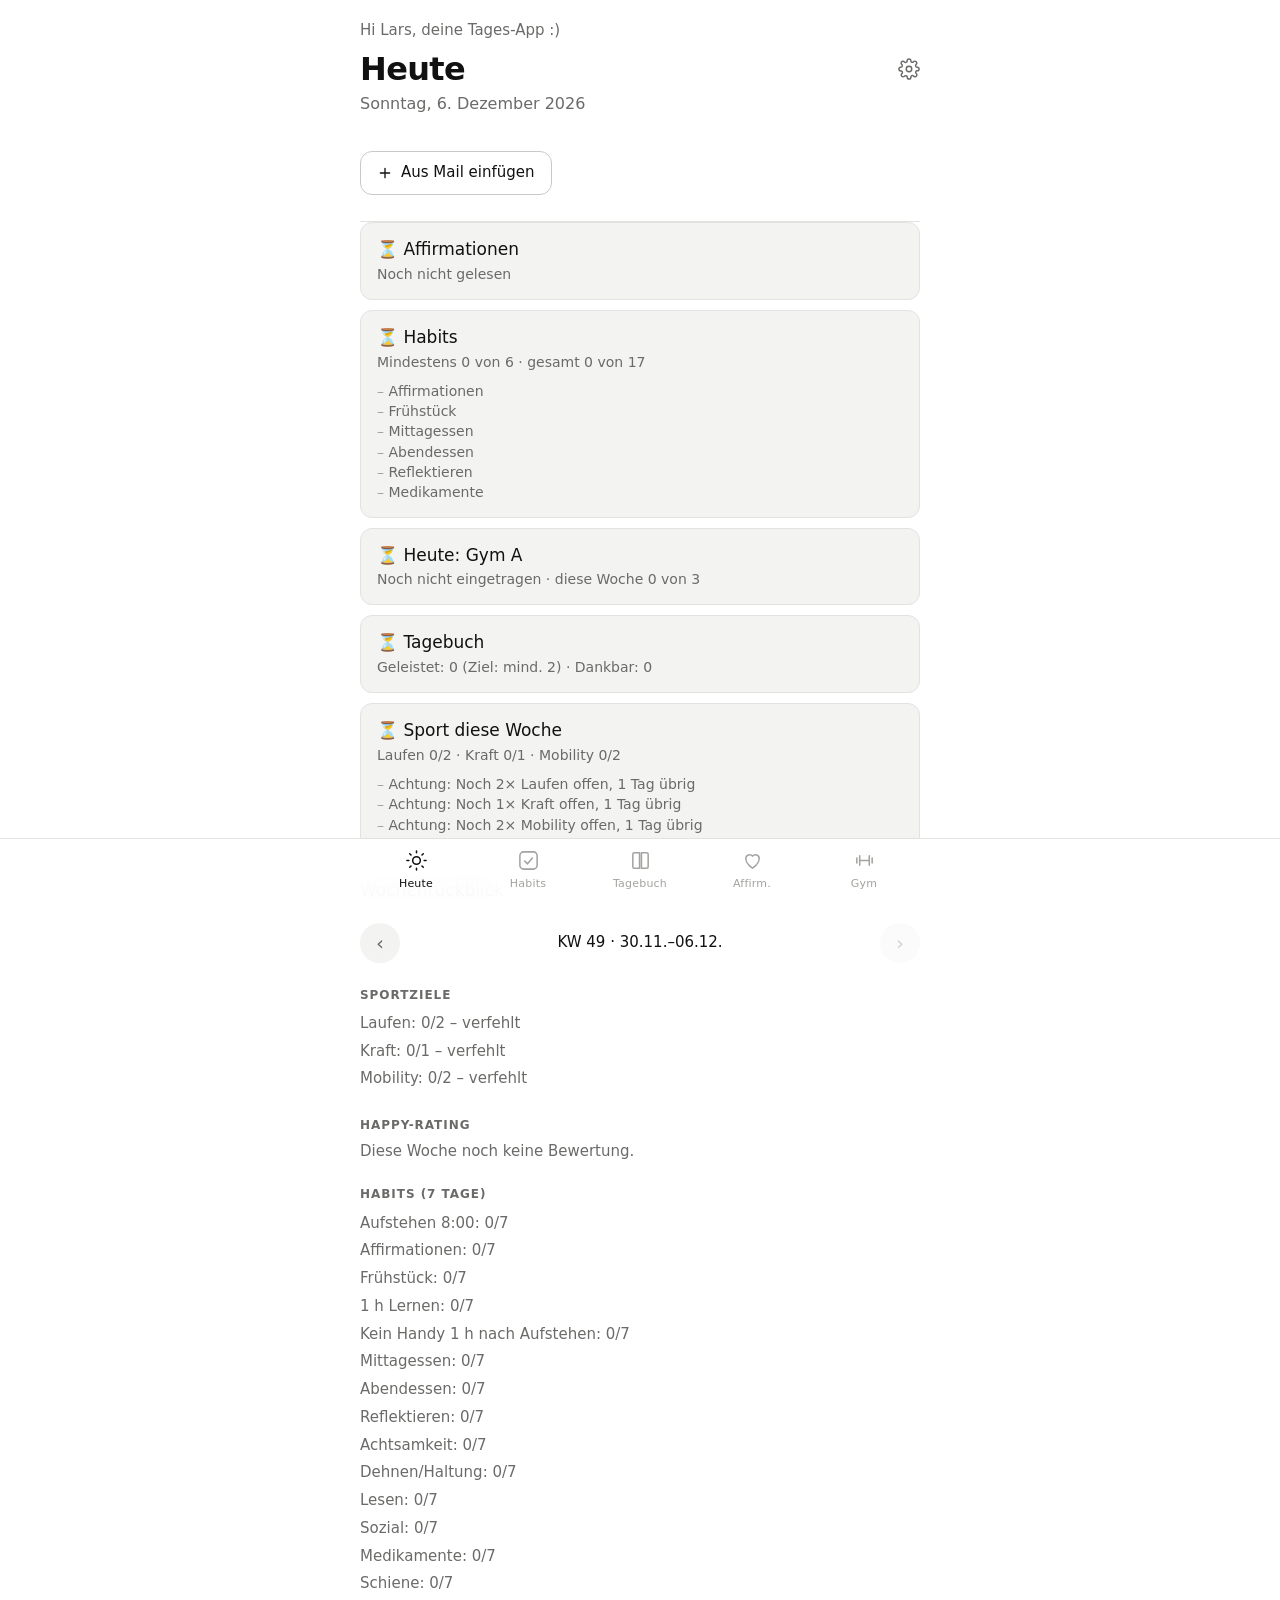
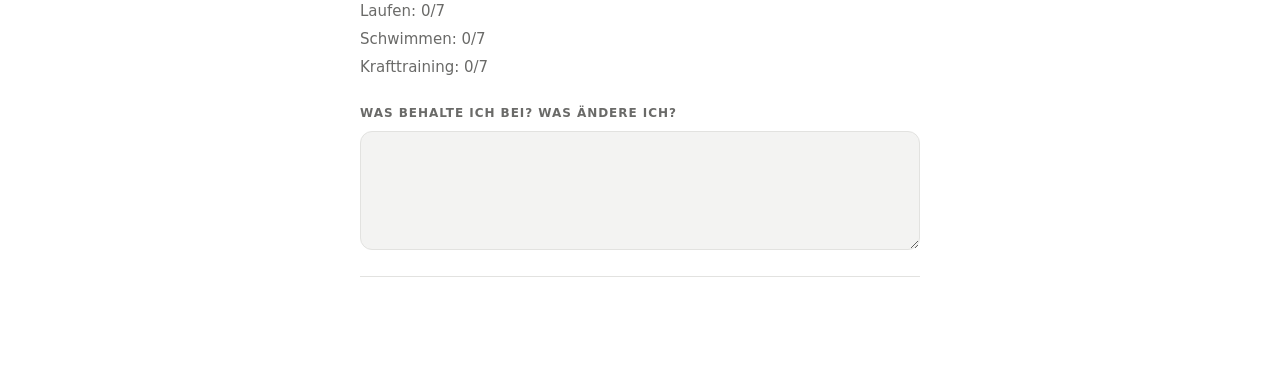
==== commit 59af3963: "Hell/dunkel, Emojis auf Heute, Einstellungen mit Bereichen, neues Icon - Farben folgen dem Handy-Mod" ====
--- a/index.html
+++ b/index.html
@@ -15,7 +15,8 @@
   <link rel="apple-touch-icon" href="apple-touch-icon.png">
   <link rel="icon" href="icon-192.png">
   <!-- Farbe der Statusleiste oben auf dem Handy -->
-  <meta name="theme-color" content="#000000">
+  <meta name="theme-color" content="#000000" media="(prefers-color-scheme: dark)">
+  <meta name="theme-color" content="#ffffff" media="(prefers-color-scheme: light)">
 </head>
 <body>
   <h1>Hi Lars, deine Tages-App :)</h1>
@@ -30,7 +31,7 @@
     <p id="heute-datum"></p>
 
     <!-- App-Code aus der Morgen-/Abend-Mail übernehmen (bleibt nur auf diesem Gerät) -->
-    <button id="mailcode-knopf" class="nebenknopf">Aus Mail einfügen</button>
+    <button id="mailcode-knopf" class="nebenknopf plus-knopf">Aus Mail einfügen</button>
     <p id="mailcode-meldung" class="hinweis"></p>
     <div id="mailcode-feld" class="versteckt">
       <p class="hinweis">Kopiere den App-Code aus der Mail (beginnt mit TAGESAPP1.) und füge ihn hier ein:</p>
@@ -204,24 +205,36 @@
       <button id="einstellungen-fertig" class="nebenknopf bearbeiten-knopf offen">Fertig</button>
     </div>
 
-    <h3>Split</h3>
-    <div id="einstellungen-gym-split" class="segment"></div>
-    <p id="einstellungen-gym-split-hinweis" class="hinweis"></p>
-
-    <h3>Training</h3>
-    <label class="einstellung-zeile">
-      <span>Trainings pro Woche (Ziel)</span>
-      <input id="einstellungen-gym-ziel" type="number" min="1" max="7" inputmode="numeric">
-    </label>
-    <label class="einstellung-zeile">
-      <span>Sätze pro Übung</span>
-      <input id="einstellungen-gym-saetze" type="number" min="1" max="6" inputmode="numeric">
-    </label>
-    <label class="einstellung-zeile">
-      <span>Pause nach jedem Satz (Sek.)</span>
-      <input id="einstellungen-gym-pause" type="number" min="0" max="600" step="15" inputmode="numeric">
-    </label>
-    <p class="hinweis">0 = kein Pausen-Timer.</p>
+    <h3>Bereiche</h3>
+    <p class="hinweis">Welche Bereiche unten in der Leiste erscheinen.</p>
+    <div id="einstellungen-reiter" class="schalter-liste"></div>
+
+    <h3>Startseite</h3>
+    <p class="hinweis">Was „Heute“ anzeigt.</p>
+    <div id="einstellungen-kaesten" class="schalter-liste"></div>
+
+    <!-- Untermenü: Gym-Einstellungen bleiben beisammen und klappen auf -->
+    <details id="einstellungen-gym-menue">
+      <summary>Gym</summary>
+      <h3>Split</h3>
+      <div id="einstellungen-gym-split" class="segment"></div>
+      <p id="einstellungen-gym-split-hinweis" class="hinweis"></p>
+
+      <h3>Training</h3>
+      <label class="einstellung-zeile">
+        <span>Trainings pro Woche (Ziel)</span>
+        <input id="einstellungen-gym-ziel" type="number" min="1" max="7" inputmode="numeric">
+      </label>
+      <label class="einstellung-zeile">
+        <span>Sätze pro Übung</span>
+        <input id="einstellungen-gym-saetze" type="number" min="1" max="6" inputmode="numeric">
+      </label>
+      <label class="einstellung-zeile">
+        <span>Pause nach jedem Satz (Sek.)</span>
+        <input id="einstellungen-gym-pause" type="number" min="0" max="600" step="15" inputmode="numeric">
+      </label>
+      <p class="hinweis">0 = kein Pausen-Timer.</p>
+    </details>
   </section>
 
   <!-- Die Symbole sind kleine selbst gezeichnete SVG-Bilder (Linien statt Fotos),
--- a/style.css
+++ b/style.css
@@ -13,8 +13,29 @@
   --akzent: #d8c8a2;          /* der einzige Farbton: erledigt, aktiv, Fortschritt */
   --akzent-text: #0a0a0a;     /* Schrift auf dem Akzent */
   --warnung: #e08a7a;
+  --rand-stark: #3d3d3d;      /* Rand von Knöpfen */
+  --leiste: rgba(14, 14, 14, 0.94);   /* untere Leiste und Pausen-Timer */
   --radius: 12px;
-  color-scheme: dark;         /* Datumsauswahl & Tastatur ebenfalls dunkel */
+  color-scheme: dark;         /* Datumsauswahl & Tastatur passend zum Modus */
+}
+
+/* Heller Modus (Handy auf „hell“): gleiche Namen, andere Farben – schwarz auf weiß */
+@media (prefers-color-scheme: light) {
+  :root {
+    --hintergrund: #ffffff;
+    --flaeche: #f3f3f2;
+    --flaeche-hell: #e8e8e6;
+    --rand: #e2e2e0;
+    --text: #111111;
+    --text-leise: #6a6a68;
+    --text-blass: #a3a3a0;
+    --akzent: #111111;        /* im hellen Modus: schwarz statt beige */
+    --akzent-text: #ffffff;
+    --warnung: #c4472f;
+    --rand-stark: #c9c9c6;
+    --leiste: rgba(255, 255, 255, 0.94);
+    color-scheme: light;
+  }
 }
 
 
@@ -136,7 +157,7 @@
   align-items: center;
   gap: 8px;
   background: none;
-  border: 1px solid #3d3d3d;
+  border: 1px solid var(--rand-stark);
   padding: 10px 16px;
   margin: 12px 0;
   color: var(--text);
@@ -266,7 +287,7 @@
   display: flex;
   justify-content: center;
   padding-bottom: env(safe-area-inset-bottom);
-  background: rgba(10, 10, 10, 0.92);
+  background: var(--leiste);
   backdrop-filter: blur(16px);   /* Inhalt darunter verschwimmt leicht */
   -webkit-backdrop-filter: blur(16px);
   border-top: 1px solid var(--rand);
@@ -802,7 +823,7 @@
   align-items: center;
   gap: 8px;
   padding: 10px 16px;
-  border: 1px solid #3d3d3d;
+  border: 1px solid var(--rand-stark);
   border-radius: var(--radius);
   color: var(--text);
   font-size: 15px;
@@ -1268,7 +1289,7 @@
   justify-content: space-between;
   gap: 12px;
   padding: 12px 20px;
-  background: rgba(20, 20, 20, 0.95);
+  background: var(--leiste);
   backdrop-filter: blur(16px);
   -webkit-backdrop-filter: blur(16px);
   border-top: 1px solid var(--rand);
@@ -1289,6 +1310,49 @@
 #pause.vorbei button {
   background: rgba(0, 0, 0, 0.15);
   color: var(--akzent-text);
+}
+
+
+/* ===== Startseite: Kästen wie früher, mit Emojis ===== */
+.heute-kasten {
+  display: block;
+  background: var(--flaeche);
+  border: 1px solid var(--rand);
+  border-radius: var(--radius);
+  padding: 14px 16px;
+  margin-bottom: 10px;
+}
+
+.heute-kasten strong {
+  display: block;
+}
+
+.heute-kasten .status {
+  display: none;
+}
+
+/* Erledigt: Rand und leichte Tönung im Akzent */
+.heute-kasten.fertig {
+  border-color: var(--akzent);
+  background: color-mix(in srgb, var(--akzent) 12%, var(--flaeche));
+}
+
+
+/* ===== Einstellungen: Untermenü „Gym“ ===== */
+#einstellungen-gym-menue {
+  margin-top: 20px;
+  border-top: 1px solid var(--rand);
+  padding-top: 14px;
+}
+
+#einstellungen-gym-menue > summary {
+  font-size: 17px;
+  font-weight: 500;
+  cursor: pointer;
+}
+
+#einstellungen-gym-menue h3 {
+  margin-top: 18px;
 }
 
 
@@ -1328,3 +1392,10 @@
 #mailcode-feld {
   margin-top: 10px;
 }
+
+
+/* Symbole für Knöpfe ohne eigene Klasse: „Prüfen“ = Haken, „Aus Mail einfügen“ = Plus */
+#import-pruefen,
+#gym-import-pruefen {
+  --knopf-symbol: url("data:image/svg+xml,%3Csvg xmlns='http://www.w3.org/2000/svg' viewBox='0 0 24 24' fill='none' stroke='black' stroke-width='2.2' stroke-linecap='round' stroke-linejoin='round'%3E%3Cpath d='M5 12.5l4.5 4.5L19 7.5'/%3E%3C/svg%3E");
+}
